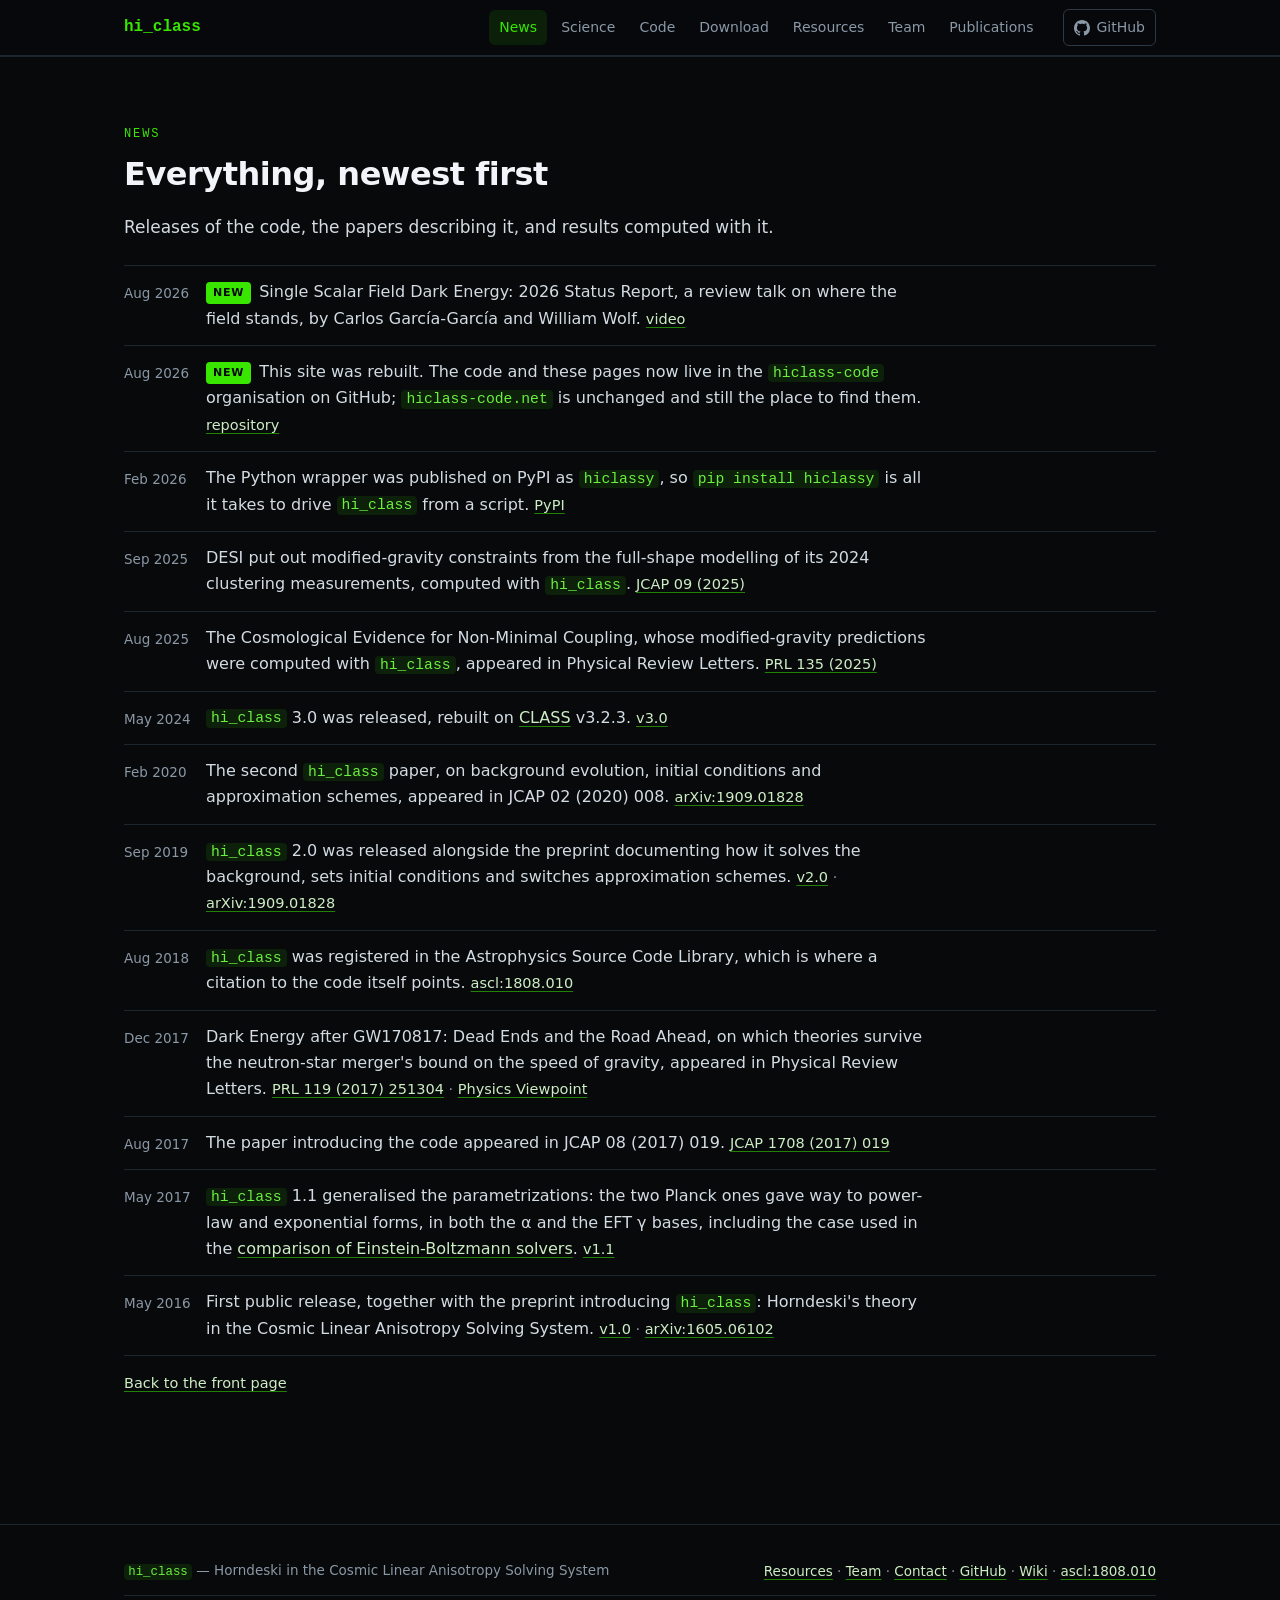
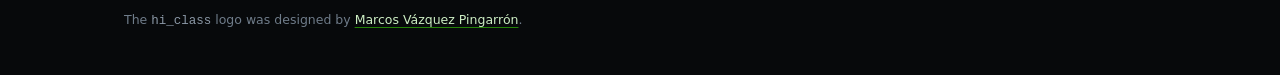
==== docs/news.html @ 5d2197c0 "Ring the two main developers in the team list Emilio and Miguel maintain the code; the other seven n" ====
<!DOCTYPE html>
<html lang="en">
<head>
<meta charset="utf-8">
<meta name="viewport" content="width=device-width, initial-scale=1">
<title>News — hi_class</title>
<meta name="description" content="The full hi_class news archive: releases, papers and results computed with the code, newest first.">
<link rel="canonical" href="https://hiclass-code.net/news.html">
<meta name="theme-color" content="#07090b">

<meta property="og:type" content="website">
<meta property="og:title" content="News — hi_class">
<meta property="og:description" content="Releases, papers and results computed with hi_class, newest first.">
<meta property="og:url" content="https://hiclass-code.net/news.html">
<meta property="og:image" content="https://hiclass-code.net/imgs/hi_class.gif">
<meta name="twitter:card" content="summary_large_image">

<link rel="icon" type="image/png" href="imgs/hi_class_icon_64x64.png">
<link rel="stylesheet" href="styles.css?v=10">
</head>

<body>
<a class="skip-link" href="#main">Skip to content</a>

<nav class="nav">
  <div class="wrap nav-inner">
    <a class="brand" href="index.html">hi_class</a>
    <div class="nav-links">
      <a href="news.html" class="is-active">News</a>
      <a href="index.html#science">Science</a>
      <a href="index.html#code">Code</a>
      <a href="index.html#download">Download</a>
      <a href="index.html#resources" class="nav-secondary">Resources</a>
      <a href="index.html#team" class="nav-secondary">Team</a>
      <a href="index.html#pubs"><span class="nav-long">Publications</span><span class="nav-short">Papers</span></a>
    </div>
    <a class="nav-gh" href="https://github.com/hiclass-code/hi_class_public" target="_blank" rel="noopener">
      <svg viewBox="0 0 16 16" aria-hidden="true"><path d="M8 0C3.58 0 0 3.58 0 8c0 3.54 2.29 6.53 5.47 7.59.4.07.55-.17.55-.38 0-.19-.01-.82-.01-1.49-2.01.37-2.53-.49-2.69-.94-.09-.23-.48-.94-.82-1.13-.28-.15-.68-.52-.01-.53.63-.01 1.08.58 1.23.82.72 1.21 1.87.87 2.33.66.07-.52.28-.87.51-1.07-1.78-.2-3.64-.89-3.64-3.95 0-.87.31-1.59.82-2.15-.08-.2-.36-1.02.08-2.12 0 0 .67-.21 2.2.82.64-.18 1.32-.27 2-.27s1.36.09 2 .27c1.53-1.04 2.2-.82 2.2-.82.44 1.1.16 1.92.08 2.12.51.56.82 1.27.82 2.15 0 3.07-1.87 3.75-3.65 3.95.29.25.54.73.54 1.48 0 1.07-.01 1.93-.01 2.2 0 .21.15.46.55.38A8.01 8.01 0 0016 8c0-4.42-3.58-8-8-8z"/></svg>
      GitHub
    </a>
  </div>
</nav>

<main id="main">

<!-- ==================== The archive ====================
     The full list, newest first, and the source of truth for it: index.html
     carries a copy of the newest few items and links here for the rest. When
     something happens it is added HERE first, then the top of this list is
     mirrored into the #news block of the home page. Two hand-kept lists is the
     price of a site with no build step -- the Jekyll sites (miguelzuma.github.io,
     the GLoW ERC site) share a single _data/news.yml and an include instead.

     The "New" flag is not written into the markup: news.js adds it in the
     browser to any item whose <time datetime> is inside the freshness window,
     so a stale item cannot be left blinking by a forgotten edit. -->
<section class="band" id="news">
  <div class="wrap">
    <p class="eyebrow">News</p>
    <h1>Everything, newest first</h1>
    <div class="prose">
      <p class="lede">Releases of the code, the papers describing it, and results computed with it.</p>
    </div>

    <ul class="news">
      <li>
        <time class="news-date" datetime="2026-08">Aug 2026</time>
        <p class="news-body">Single Scalar Field Dark Energy: 2026 Status Report, a review talk on
          where the field stands, by Carlos Garc&iacute;a-Garc&iacute;a and William Wolf.
          <span class="news-links">
            <a href="https://www.youtube.com/watch?v=RbXqghcRv0U" target="_blank" rel="noopener">video</a>
          </span>
        </p>
      </li>
      <li>
        <time class="news-date" datetime="2026-08">Aug 2026</time>
        <p class="news-body">This site was rebuilt. The code and these pages now live in the
          <code>hiclass-code</code> organisation on GitHub; <code>hiclass-code.net</code> is unchanged
          and still the place to find them.
          <span class="news-links">
            <a href="https://github.com/hiclass-code/hi_class_public" target="_blank" rel="noopener">repository</a>
          </span>
        </p>
      </li>
      <li>
        <time class="news-date" datetime="2026-02">Feb 2026</time>
        <p class="news-body">The Python wrapper was published on PyPI as <code>hiclassy</code>, so
          <code>pip install hiclassy</code> is all it takes to drive <code>hi_class</code> from a script.
          <span class="news-links">
            <a href="https://pypi.org/project/hiclassy/" target="_blank" rel="noopener">PyPI</a>
          </span>
        </p>
      </li>
      <li>
        <time class="news-date" datetime="2025-09">Sep 2025</time>
        <p class="news-body">DESI put out modified-gravity constraints from the full-shape modelling
          of its 2024 clustering measurements, computed with <code>hi_class</code>.
          <span class="news-links">
            <a href="https://inspirehep.net/literature/2850039" target="_blank" rel="noopener">JCAP 09 (2025)</a>
          </span>
        </p>
      </li>
      <li>
        <time class="news-date" datetime="2025-08">Aug 2025</time>
        <p class="news-body">The Cosmological Evidence for Non-Minimal Coupling, whose modified-gravity
          predictions were computed with <code>hi_class</code>, appeared in Physical Review Letters.
          <span class="news-links">
            <a href="https://inspirehep.net/literature/2910498" target="_blank" rel="noopener">PRL 135 (2025)</a>
          </span>
        </p>
      </li>
      <li>
        <time class="news-date" datetime="2024-05">May 2024</time>
        <p class="news-body"><code>hi_class</code> 3.0 was released, rebuilt on
          <a href="http://class-code.net/" target="_blank" rel="noopener">CLASS</a> v3.2.3.
          <span class="news-links">
            <a href="https://github.com/hiclass-code/hi_class_public/releases/tag/v3.0" target="_blank" rel="noopener">v3.0</a>
          </span>
        </p>
      </li>
      <li>
        <time class="news-date" datetime="2020-02">Feb 2020</time>
        <p class="news-body">The second <code>hi_class</code> paper, on background evolution, initial
          conditions and approximation schemes, appeared in JCAP 02 (2020) 008.
          <span class="news-links">
            <a href="https://arxiv.org/abs/1909.01828" target="_blank" rel="noopener">arXiv:1909.01828</a>
          </span>
        </p>
      </li>
      <li>
        <time class="news-date" datetime="2019-09">Sep 2019</time>
        <p class="news-body"><code>hi_class</code> 2.0 was released alongside the preprint documenting
          how it solves the background, sets initial conditions and switches approximation schemes.
          <span class="news-links">
            <a href="https://github.com/hiclass-code/hi_class_public/releases/tag/v2.0" target="_blank" rel="noopener">v2.0</a> &middot;
            <a href="https://arxiv.org/abs/1909.01828" target="_blank" rel="noopener">arXiv:1909.01828</a>
          </span>
        </p>
      </li>
      <li>
        <time class="news-date" datetime="2018-08">Aug 2018</time>
        <p class="news-body"><code>hi_class</code> was registered in the Astrophysics Source Code
          Library, which is where a citation to the code itself points.
          <span class="news-links">
            <a href="https://ascl.net/1808.010" target="_blank" rel="noopener">ascl:1808.010</a>
          </span>
        </p>
      </li>
      <li>
        <time class="news-date" datetime="2017-12">Dec 2017</time>
        <p class="news-body">Dark Energy after GW170817: Dead Ends and the Road Ahead, on which theories
          survive the neutron-star merger's bound on the speed of gravity, appeared in Physical Review Letters.
          <span class="news-links">
            <a href="https://inspirehep.net/literature/1630865" target="_blank" rel="noopener">PRL 119 (2017) 251304</a> &middot;
            <a href="https://link.aps.org/doi/10.1103/Physics.10.134" target="_blank" rel="noopener">Physics Viewpoint</a>
          </span>
        </p>
      </li>
      <li>
        <time class="news-date" datetime="2017-08">Aug 2017</time>
        <p class="news-body">The paper introducing the code appeared in JCAP 08 (2017) 019.
          <span class="news-links">
            <a href="https://inspirehep.net/literature/1462237" target="_blank" rel="noopener">JCAP 1708 (2017) 019</a>
          </span>
        </p>
      </li>
      <li>
        <time class="news-date" datetime="2017-05">May 2017</time>
        <p class="news-body"><code>hi_class</code> 1.1 generalised the parametrizations: the two Planck
          ones gave way to power-law and exponential forms, in both the &alpha; and the EFT &gamma;
          bases, including the case used in the
          <a href="https://inspirehep.net/literature/1625713" target="_blank" rel="noopener">comparison of
          Einstein-Boltzmann solvers</a>.
          <span class="news-links">
            <a href="https://github.com/hiclass-code/hi_class_public/releases/tag/v1.1" target="_blank" rel="noopener">v1.1</a>
          </span>
        </p>
      </li>
      <li>
        <time class="news-date" datetime="2016-05">May 2016</time>
        <p class="news-body">First public release, together with the preprint introducing
          <code>hi_class</code>: Horndeski's theory in the Cosmic Linear Anisotropy Solving System.
          <span class="news-links">
            <a href="https://github.com/hiclass-code/hi_class_public/releases/tag/v1.0" target="_blank" rel="noopener">v1.0</a> &middot;
            <a href="https://arxiv.org/abs/1605.06102" target="_blank" rel="noopener">arXiv:1605.06102</a>
          </span>
        </p>
      </li>
    </ul>

    <p class="news-more"><a href="index.html">Back to the front page</a></p>
  </div>
</section>

</main>

<footer class="footer">
  <div class="wrap footer-inner">
    <p><code>hi_class</code> — Horndeski in the Cosmic Linear Anisotropy Solving System</p>
    <p>
      <a href="index.html#resources">Resources</a> ·
      <a href="index.html#team">Team</a> ·
      <a href="index.html#contact">Contact</a> ·
      <a href="https://github.com/hiclass-code/hi_class_public" target="_blank" rel="noopener">GitHub</a> ·
      <a href="https://github.com/hiclass-code/hi_class_public/wiki" target="_blank" rel="noopener">Wiki</a> ·
      <a href="https://ascl.net/1808.010" target="_blank" rel="noopener">ascl:1808.010</a>
    </p>
    <p class="footer-credit">The <code>hi_class</code> logo was designed by <a href="https://marcosvazquez.me/" target="_blank" rel="noopener">Marcos V&aacute;zquez Pingarr&oacute;n</a>.</p>
  </div>
</footer>

<script defer src="news.js"></script>

<!-- Analytics: GoatCounter (https://www.goatcounter.com). Cookieless, stores no
     personal data and sets nothing on the visitor's device, so no consent banner
     is required. Stats live at https://hiclass.goatcounter.com/.
     Do Not Track is honoured before the script is even fetched, so a reader who
     asks not to be counted causes no request at all rather than one that is
     discarded at the far end. -->
<script>
(function () {
	'use strict';
	var dnt = navigator.doNotTrack || window.doNotTrack || navigator.msDoNotTrack;
	if (dnt === '1' || dnt === 'yes') { return; }

	// count.js prefers a data-goatcounter attribute and falls back to this global.
	window.goatcounter = { endpoint: 'https://hiclass.goatcounter.com/count' };

	var s = document.createElement('script');
	s.async = true;
	s.src = 'https://gc.zgo.at/count.js';
	document.head.appendChild(s);
})();
</script>

</body>
</html>
---- docs/styles.css ----
/* ==========================================================================
   hi_class — https://miguelzuma.github.io/hi_class_public/
   Self-contained stylesheet. No build step, no external dependencies.
   ========================================================================== */

:root {
	color-scheme: dark;

	/* Surfaces */
	--bg:            #07090b;
	--bg-soft:       #0b0f13;
	--surface:       #10161b;
	--surface-hi:    #151d24;
	--border:        #1d262e;
	--border-hi:     #2c3843;

	/* Ink */
	--text:          #d3dbe3;
	--text-dim:      #8b98a6;
	--heading:       #f1f5f9;

	/* Brand — the hi_class green, carried over from the original site */
	--accent:        #39e600;
	--accent-soft:   #6cf03f;
	--accent-deep:   #1f8a00;
	--accent-wash:   rgba(57, 230, 0, 0.10);
	--accent-line:   rgba(57, 230, 0, 0.32);
	/* Links carry a desaturated green: same family as the accent, but far
	   enough from it in saturation that a link never reads as a highlight. */
	--link:          #cdeec4;
	--link-line:     rgba(57, 230, 0, 0.55);

	/* Type */
	--sans: system-ui, -apple-system, "Segoe UI", Roboto, "Helvetica Neue", Arial, sans-serif;
	--mono: ui-monospace, SFMono-Regular, "SF Mono", Menlo, Consolas, "Liberation Mono", monospace;

	/* Metrics */
	--wrap:  1080px;
	--prose: 730px;
	--nav-h: 56px;
	--radius: 10px;
}

/* ---- Reset / base ------------------------------------------------------ */

*, *::before, *::after { box-sizing: border-box; }

html {
	-webkit-text-size-adjust: 100%;
	scroll-behavior: smooth;
	scroll-padding-top: calc(var(--nav-h) + 16px);
}

body {
	margin: 0;
	background: var(--bg);
	color: var(--text);
	font-family: var(--sans);
	font-size: 16px;
	line-height: 1.65;
	overflow-wrap: break-word;
	-webkit-font-smoothing: antialiased;
}

img, svg, video { max-width: 100%; height: auto; }

/* Visible to screen readers only: for meaning that is otherwise carried by
   colour or shape alone (the main-developer ring in the team list). */
.sr-only {
	position: absolute;
	width: 1px;
	height: 1px;
	margin: -1px;
	padding: 0;
	overflow: hidden;
	clip-path: inset(50%);
	white-space: nowrap;
	border: 0;
}

/* Green is the highlight colour, so it is not also the link colour: links are
   marked by an underline instead. That keeps the accent meaningful where it is
   used deliberately (counts, code, labels), and gives links an affordance that
   survives on touch screens and for readers who cannot separate the hues.
   Navigation, buttons and title links opt out below - their container already
   says they are clickable. */
a {
	color: var(--link);
	text-decoration: underline;
	text-decoration-color: var(--link-line);
	text-decoration-thickness: 1px;
	text-underline-offset: 3px;
}
a:hover {
	color: var(--accent);
	text-decoration-color: currentColor;
}

/* Links that are their own affordance: a button, a nav item, a card, or a
   title standing alone on its line. These stay undecorated and reveal the
   accent on hover, the pattern the reference and publication lists use. */
.brand,
.nav-links a,
.nav-gh,
.btn,
a.badge,
a.res,
a.skip-link,
.member a,
.refs a.ref-title,
a.pub-title {
	text-decoration: none;
}

:focus-visible {
	outline: 2px solid var(--accent);
	outline-offset: 3px;
	border-radius: 3px;
}

code, .mono { font-family: var(--mono); }

code {
	font-size: 0.92em;
	color: var(--accent-soft);
	background: var(--accent-wash);
	padding: 0.08em 0.34em;
	border-radius: 4px;
	white-space: nowrap;
}

h1, h2, h3, h4 {
	color: var(--heading);
	line-height: 1.2;
	letter-spacing: -0.015em;
	margin: 0;
	text-wrap: balance;
}

p { margin: 0 0 1.05em; }
p:last-child { margin-bottom: 0; }

.skip-link {
	position: absolute;
	left: -9999px;
	top: 0;
	background: var(--accent);
	color: #06210a;
	padding: 0.6em 1em;
	font-weight: 600;
	z-index: 100;
}
.skip-link:focus { left: 0; }

/* ---- Layout ------------------------------------------------------------ */

.wrap {
	width: 100%;
	max-width: var(--wrap);
	margin: 0 auto;
	padding: 0 24px;
}

.prose { max-width: var(--prose); }

section[id],
h3[id] { scroll-margin-top: calc(var(--nav-h) + 16px); }

.band {
	padding: 68px 0;
	border-top: 1px solid var(--border);
}

.band--soft { background: var(--bg-soft); }

.eyebrow {
	font-family: var(--mono);
	font-size: 12px;
	letter-spacing: 0.16em;
	text-transform: uppercase;
	color: var(--accent);
	margin: 0 0 10px;
}

/* The h1 belongs to the hero on the front page, but a subpage (news.html) has
   no hero and its title is the section heading -- so both carry the same size
   here, and .hero h1 overrides it further down. */
.band > .wrap > h2,
.band h1,
.band h2 {
	font-size: clamp(24px, 3.4vw, 32px);
	margin: 0 0 20px;
}

.lede {
	font-size: 17px;
	color: var(--text);
}

/* ---- Navigation -------------------------------------------------------- */

.nav {
	position: sticky;
	top: 0;
	z-index: 50;
	height: var(--nav-h);
	background: rgba(7, 9, 11, 0.82);
	backdrop-filter: blur(10px);
	-webkit-backdrop-filter: blur(10px);
	border-bottom: 1px solid var(--border);
}

.nav-inner {
	height: 100%;
	display: flex;
	align-items: center;
	gap: 20px;
}

.brand {
	font-family: var(--mono);
	font-size: 16px;
	font-weight: 700;
	color: var(--accent);
	white-space: nowrap;
	flex: none;
}
.brand:hover { text-decoration: none; color: var(--accent-soft); }

.nav-links {
	display: flex;
	align-items: center;
	gap: 4px;
	margin-left: auto;
	overflow-x: auto;
	scrollbar-width: none;
	-ms-overflow-style: none;
}
.nav-links::-webkit-scrollbar { display: none; }

.nav-links a {
	color: var(--text-dim);
	font-size: 14px;
	padding: 6px 10px;
	border-radius: 6px;
	white-space: nowrap;
	transition: color 0.15s, background 0.15s;
}

.nav-links a:hover {
	color: var(--heading);
	background: var(--surface-hi);
	text-decoration: none;
}

.nav-links a.is-active {
	color: var(--accent);
	background: var(--accent-wash);
}

/* "Publications" on wide screens, "Papers" once space is tight */
.nav-short { display: none; }

.nav-gh {
	flex: none;
	display: inline-flex;
	align-items: center;
	gap: 6px;
	color: var(--text-dim);
	font-size: 14px;
	padding: 6px 10px;
	border: 1px solid var(--border-hi);
	border-radius: 6px;
	white-space: nowrap;
}
.nav-gh:hover { color: var(--heading); border-color: var(--accent-line); text-decoration: none; }
.nav-gh svg { width: 16px; height: 16px; fill: currentColor; }

/* ---- Hero -------------------------------------------------------------- */

.hero {
	position: relative;
	text-align: center;
	padding: 56px 0 64px;
	overflow: hidden;
}

/* Soft green bloom behind the logo, echoing the original glow */
.hero::before {
	content: "";
	position: absolute;
	top: -10%;
	left: 50%;
	width: min(780px, 120%);
	aspect-ratio: 1;
	transform: translateX(-50%);
	background: radial-gradient(circle, var(--accent-wash) 0%, transparent 62%);
	pointer-events: none;
	z-index: 0;
}

/* position only, no z-index: a stacking context here would isolate the logo's
   mix-blend-mode from the glow painted by .hero::before. Tree order already
   paints this after the pseudo-element. */
.hero > .wrap { position: relative; }

/* The rain. Painted by logo/rain.js over the whole hero, behind everything in
   .wrap; .hero's overflow:hidden clips it. It stays invisible until the script
   has a first frame up, so a failed build shows nothing rather than a flash of
   empty box. The script clears the rain behind the wordmark and washes it out
   over the lower hero, so the heading and buttons keep their contrast. */
.hero-rain {
	position: absolute;
	inset: 0;
	display: block;
	width: 100%;
	height: 100%;
	z-index: 0;
	pointer-events: none;
	opacity: 0;
	transition: opacity 0.7s ease;
}

.hero-rain.is-live { opacity: 1; }

/* The wordmark, lifted from the original logo (frame 2, where the caret is
   hidden) and alpha-keyed, so it needs no blend mode and can sit over moving
   rain. The caret is a real element again, as it was a GIF frame before. */
.hero-mark {
	position: relative;
	display: block;
	width: min(360px, 78vw);
	margin: 0 auto 26px;
}

.hero-wordmark {
	display: block;
	width: 100%;
	height: auto;
	filter: drop-shadow(0 0 9px rgba(57, 230, 0, 0.42));
}

/* Percentages, not pixels: the caret's slot was measured in the source artwork
   (x 92.54-98.38%, y 5.84-94.16%) so it tracks the wordmark at any width. */
.hero-caret {
	position: absolute;
	left: 92.54%;
	top: 5.84%;
	width: 5.84%;
	height: 88.32%;
	background: #00cc33;
	box-shadow: 0 0 12px rgba(57, 230, 0, 0.7);
	animation: caret-blink 1.6s steps(1) infinite;
}

/* 0.8s on, 0.8s off - the cadence of the two GIF frames it replaces. */
@keyframes caret-blink {
	0%, 50%       { opacity: 1; }
	50.01%, 100%  { opacity: 0; }
}

.hero-logo {
	display: block;
	width: min(360px, 78vw);
	margin: 0 auto 26px;
	/* The logo is green-on-black; screen blending drops its black field so it
	   sits in the hero glow instead of on a visible dark square. */
	mix-blend-mode: screen;
}

.hero h1 {
	font-family: var(--mono);
	font-size: clamp(20px, 3.2vw, 29px);
	font-weight: 700;
	color: var(--accent);
	letter-spacing: -0.01em;
	margin: 0 auto 14px;
	max-width: 30ch;
}

.hero-tagline {
	font-size: clamp(15px, 2vw, 18px);
	color: var(--text-dim);
	max-width: 46ch;
	margin: 0 auto 30px;
}

.hero-actions {
	display: flex;
	flex-wrap: wrap;
	justify-content: center;
	gap: 12px;
	margin-bottom: 26px;
}

.btn {
	display: inline-flex;
	align-items: center;
	gap: 8px;
	padding: 11px 20px;
	border-radius: 8px;
	font-size: 15px;
	font-weight: 600;
	border: 1px solid var(--border-hi);
	color: var(--heading);
	transition: border-color 0.15s, background 0.15s, transform 0.15s;
}
.btn:hover { text-decoration: none; border-color: var(--accent-line); background: var(--surface-hi); }
.btn svg { width: 17px; height: 17px; fill: currentColor; flex: none; }

.btn--primary {
	background: var(--accent);
	border-color: var(--accent);
	color: #062600;
}
.btn--primary:hover {
	background: var(--accent-soft);
	border-color: var(--accent-soft);
	color: #062600;
}

.badges {
	display: flex;
	flex-wrap: wrap;
	justify-content: center;
	align-items: center;
	gap: 8px 10px;
	font-family: var(--mono);
	font-size: 12px;
	color: var(--text-dim);
}

.badge {
	border: 1px solid var(--border);
	border-radius: 999px;
	padding: 3px 11px;
	background: var(--surface);
}
a.badge:hover { border-color: var(--accent-line); color: var(--accent); text-decoration: none; }

/* Paper count in the hero: the one badge that carries a number */
.badge--count {
	border-color: var(--accent-line);
	color: var(--text);
	background: var(--accent-wash);
}
.badge--count b { color: var(--accent); font-weight: 700; }

/* Headline count above the publication list */
.pub-headline {
	display: flex;
	align-items: baseline;
	gap: 12px;
	margin: 0 0 14px;
	flex-wrap: wrap;
}

.pub-headline b {
	font-family: var(--mono);
	font-size: clamp(38px, 6vw, 54px);
	font-weight: 700;
	color: var(--accent);
	line-height: 1;
}

.pub-headline span {
	font-size: 17px;
	color: var(--text-dim);
}

/* ---- Cards ------------------------------------------------------------- */

.cards {
	display: grid;
	grid-template-columns: repeat(auto-fit, minmax(228px, 1fr));
	gap: 16px;
	margin-top: 28px;
}

.card {
	background: var(--surface);
	border: 1px solid var(--border);
	border-radius: var(--radius);
	padding: 20px;
}

.card h3 {
	font-size: 15px;
	margin: 0 0 7px;
	color: var(--heading);
}

.card p {
	font-size: 14px;
	color: var(--text-dim);
	margin: 0;
	line-height: 1.55;
}

.card--link { transition: border-color 0.15s, background 0.15s; display: block; }
.card--link:hover { border-color: var(--accent-line); background: var(--surface-hi); text-decoration: none; }
.card--link:hover h3 { color: var(--accent); }

/* Statement of the key numeric result */
.stat {
	font-family: var(--mono);
	font-size: 26px;
	font-weight: 700;
	color: var(--accent);
	display: block;
	line-height: 1.1;
	margin-bottom: 4px;
}

/* ---- Feature block: prose beside a config snippet ---------------------- */

.feature {
	display: grid;
	grid-template-columns: minmax(0, 1.05fr) minmax(0, 1fr);
	gap: 28px;
	align-items: start;
	margin-top: 44px;
	padding-top: 34px;
	border-top: 1px solid var(--border);
}

.feature-body p {
	font-size: 15.5px;
	color: var(--text);
}

/* Full-width variant: prose above, snippet below, for longer listings */
.feature--stack { grid-template-columns: 1fr; }
.feature--stack .feature-body { max-width: var(--prose); }

.feature-title {
	font-size: clamp(19px, 2.4vw, 23px);
	margin: 0 0 14px;
}

.feature-body em { color: var(--heading); font-style: italic; }

/* The two input styles sit in their own boxes: they are alternatives, not a
   sequence, and one box with a comment between them read as a single file. */
.snippet-pair {
	display: grid;
	grid-template-columns: repeat(2, minmax(0, 1fr));
	gap: 18px;
	align-content: start;
	min-width: 0;
	margin-top: 28px;
}

.snippet-item { min-width: 0; }

.snippet-label {
	font-family: var(--mono);
	font-size: 11.5px;
	letter-spacing: 0.14em;
	text-transform: uppercase;
	color: var(--text-dim);
	margin: 0 0 8px;
}

/* ---- Interoperability list ----------------------------------------------
   Each entry states how well it is supported, because "can be made to work"
   and "we support this" are different promises. */
.interop {
	list-style: none;
	margin: 18px 0 0;
	padding: 0;
	max-width: var(--prose);
}

.interop li {
	padding: 14px 0;
	border-top: 1px solid var(--border);
}

.interop-name {
	font-weight: 600;
	color: var(--heading);
	margin-right: 10px;
}

.interop-note {
	display: block;
	color: var(--text-dim);
	font-size: 14.5px;
	margin-top: 5px;
}

.tag {
	font-family: var(--mono);
	font-size: 11px;
	letter-spacing: 0.08em;
	text-transform: uppercase;
	padding: 2px 8px;
	border-radius: 999px;
	border: 1px solid var(--border-hi);
	color: var(--text-dim);
	white-space: nowrap;
}

.tag--yes { color: var(--accent); border-color: var(--accent-line); background: var(--accent-wash); }
.tag--pub { color: var(--link); border-color: var(--link-line); }

/* ---- Master diagram: the two routes to a prediction ---------------------- */

.diagram { margin: 44px 0 0; }

/* Below ~640px the labels would be unreadable if scaled down, so the diagram
   scrolls sideways inside its own box rather than shrinking the whole page. */
.diagram-scroll { overflow-x: auto; }

.dgm {
	display: block;
	width: 100%;
	min-width: 640px;
	height: auto;
}

.dgm-box {
	fill: var(--surface);
	stroke: var(--border-hi);
	stroke-width: 1;
}

.dgm-stage text {
	font-family: var(--mono);
	font-size: 12px;
	letter-spacing: 0.14em;
	text-transform: uppercase;
	fill: var(--accent);
}

.dgm-math text { font-size: 17px; fill: var(--heading); }
.dgm-sym { font-style: italic; font-family: Georgia, "Times New Roman", serif; }

.dgm-note { font-size: 12.5px; fill: var(--text-dim); font-family: var(--sans); }
.dgm-note text { font-size: 12.5px; fill: var(--text-dim); }

.dgm-flow line { stroke: var(--text-dim); stroke-width: 1.5; }
.dgm-head { fill: var(--text-dim); }

/* The two approaches are told apart by line style as well as colour, the same
   rule the links follow: never let hue be the only signal. */
.dgm-path text { font-family: var(--mono); font-size: 12.5px; }
.dgm-path--cov line { stroke: var(--accent); stroke-width: 2; }
.dgm-path--cov text { fill: var(--accent); }
.dgm-head-cov { fill: var(--accent); }

.dgm-path--eft line { stroke: var(--link); stroke-width: 2; stroke-dasharray: 7 5; }
.dgm-path--eft text { fill: var(--link); }
.dgm-head-eft { fill: var(--link); }

/* Config snippet — real hi_class.ini syntax, so it must never wrap silently */
.snippet {
	margin: 0;
	background: #05070a;
	border: 1px solid var(--border-hi);
	border-left: 2px solid var(--accent-line);
	border-radius: var(--radius);
	padding: 18px 20px;
	overflow-x: auto;
	font-family: var(--mono);
	font-size: 13px;
	line-height: 1.65;
	color: var(--text);
	tab-size: 2;
}

.snippet code {
	background: none;
	padding: 0;
	border-radius: 0;
	color: inherit;
	font-size: inherit;
	white-space: pre;
}

.snippet .c { color: #6b7a88; }              /* comments */
.snippet .k { color: var(--accent); }        /* parameter names */

@media (max-width: 820px) {
	.feature { grid-template-columns: 1fr; gap: 22px; }
}

@media (max-width: 620px) {
	.snippet-pair { grid-template-columns: 1fr; }
}

/* Shrink the snippet just enough that the longest config line fits a phone
   without sideways scrolling. It still scrolls if a longer line is ever added. */
@media (max-width: 480px) {
	.snippet { font-size: 11.5px; padding: 15px 16px; }
}

@media (max-width: 380px) {
	.snippet { font-size: 11px; padding: 14px 12px; }
}

/* ---- Figures ----------------------------------------------------------- */

figure {
	margin: 30px 0 0;
	max-width: 100%;
}

figure img {
	display: block;
	margin: 0 auto;
	border-radius: var(--radius);
}

figcaption {
	margin-top: 12px;
	font-size: 13.5px;
	line-height: 1.5;
	color: var(--text-dim);
	max-width: var(--prose);
}

/* ---- Reference lists (papers to cite, key results) ---------------------- */

.refs {
	list-style: none;
	margin: 22px 0 0;
	padding: 0;
	display: grid;
	gap: 14px;
	max-width: var(--prose);
}

.refs li {
	border-left: 2px solid var(--border-hi);
	padding-left: 16px;
}

/* The two method papers are not just references, they are the ones to cite when
   you use the code — the "How to cite" block below points back here. So they get
   the accent on the rule and a wash behind them, while the results lists keep the
   neutral rule: the difference in weight is the difference in what they are for. */
.refs--cite li {
	border-left-color: var(--accent);
	border-left-width: 3px;
	background: var(--accent-wash);
	padding: 10px 14px 10px 15px;
	border-radius: 0 var(--radius) var(--radius) 0;
}

.refs .ref-title {
	display: block;
	color: var(--heading);
	font-weight: 600;
	font-size: 15px;
	line-height: 1.4;
}
.refs a.ref-title:hover { color: var(--accent); text-decoration: none; }

.refs .ref-meta {
	display: block;
	font-size: 13.5px;
	color: var(--text-dim);
	margin-top: 3px;
}

.refs .ref-meta .mono { color: var(--accent); }

/* ---- Qualities: the three claims of "The Code", each argued in prose ---- */

.qualities {
	margin: 30px 0 0;
	padding: 0;
	display: grid;
	gap: 22px;
	max-width: 760px;
}

.qualities > div {
	border-left: 2px solid var(--border-hi);
	padding-left: 18px;
	transition: border-left-color 0.15s;
}

.qualities > div:hover { border-left-color: var(--accent-line); }

.qualities dt {
	font-family: var(--mono);
	font-size: 12px;
	letter-spacing: 0.16em;
	text-transform: uppercase;
	color: var(--accent);
	margin-bottom: 7px;
}

.qualities dd {
	margin: 0;
	font-size: 15.5px;
	color: var(--text);
	line-height: 1.62;
}

/* Figures for the measured numbers, so they read at a glance in running text */
.num {
	font-family: var(--mono);
	font-weight: 700;
	color: var(--accent);
	white-space: nowrap;
}

/* ---- Resources --------------------------------------------------------- */

.res-grid {
	display: grid;
	grid-template-columns: repeat(auto-fit, minmax(260px, 1fr));
	gap: 14px;
	margin-top: 26px;
}

.res {
	display: block;
	background: var(--surface);
	border: 1px solid var(--border);
	border-radius: var(--radius);
	padding: 17px 19px;
	transition: border-color 0.15s, background 0.15s;
}
.res:hover { border-color: var(--accent-line); background: var(--surface-hi); text-decoration: none; }

.res-name {
	display: block;
	color: var(--heading);
	font-weight: 600;
	font-size: 15px;
	margin-bottom: 4px;
}
.res:hover .res-name { color: var(--accent); }

.res-desc {
	display: block;
	font-size: 13.5px;
	color: var(--text-dim);
	line-height: 1.5;
}

.res-desc a { color: var(--link); }

/* ---- Team -------------------------------------------------------------- */

.team {
	display: grid;
	/* Capped width so the current team lands as a balanced 4 x 2 rather than 6 + 2 */
	grid-template-columns: repeat(auto-fit, minmax(150px, 1fr));
	max-width: 700px;
	gap: 26px 18px;
	margin-top: 28px;
	list-style: none;
	padding: 0;
}

.member { text-align: center; }

.member img {
	width: 92px;
	height: 92px;
	object-fit: cover;
	border-radius: 50%;
	border: 1px solid var(--border-hi);
	background: var(--surface);
	margin: 0 auto 10px;
	display: block;
	filter: grayscale(0.25);
	transition: filter 0.2s, border-color 0.2s;
}

.member a { display: block; color: var(--heading); font-size: 14.5px; font-weight: 600; }
.member a:hover { color: var(--accent); text-decoration: none; }
.member a:hover img { filter: grayscale(0); border-color: var(--accent-line); }

/* The two main developers wear the brand green as a ring. The border sits
   inside the 92px box (box-sizing: border-box), so the portraits stay on the
   same grid as the rest; the wash is a box-shadow, which follows the circle.
   Colour is never the only carrier: the key below the list says what the ring
   means, and each link repeats it for screen readers. */
.member--lead img {
	border: 2px solid var(--accent);
	box-shadow: 0 0 0 3px var(--accent-wash);
	filter: grayscale(0);
}

/* Keep the ring at full strength on hover, where .member a:hover img would
   otherwise fade the border to --accent-line. */
.member--lead a:hover img { border-color: var(--accent); }

.team-note {
	margin: 24px 0 0;
	color: var(--text-dim);
	font-size: 14px;
}

/* A miniature of the ring, so the key shows what it describes. */
.lead-key {
	display: inline-block;
	width: 10px;
	height: 10px;
	border: 2px solid var(--accent);
	border-radius: 50%;
	box-shadow: 0 0 0 2px var(--accent-wash);
	margin-right: 10px;
	vertical-align: 1px;
}

/* ---- Contact ----------------------------------------------------------- */

.contact-mail {
	font-family: var(--mono);
	font-size: 14.5px;
	color: var(--accent);
	background: var(--surface);
	border: 1px solid var(--border);
	border-radius: 6px;
	padding: 3px 9px;
	display: inline;
	/* No nowrap: the address stays on one line wherever it fits, and wraps at its
	   spaces on narrow phones instead of pushing the page sideways. */
	overflow-wrap: break-word;
}

/* ---- Publications ------------------------------------------------------ */

.pub-toolbar {
	display: flex;
	flex-wrap: wrap;
	align-items: center;
	gap: 12px;
	margin: 24px 0 8px;
}

.pub-search {
	flex: 1 1 300px;
	position: relative;
	display: flex;
	align-items: center;
}

.pub-search svg {
	position: absolute;
	left: 13px;
	width: 15px;
	height: 15px;
	fill: var(--text-dim);
	pointer-events: none;
}

#pub-filter {
	width: 100%;
	font: inherit;
	font-size: 15px;
	color: var(--text);
	background: var(--surface);
	border: 1px solid var(--border-hi);
	border-radius: 8px;
	padding: 10px 14px 10px 36px;
}
#pub-filter::placeholder { color: var(--text-dim); }
#pub-filter:focus {
	outline: none;
	border-color: var(--accent-line);
	box-shadow: 0 0 0 3px var(--accent-wash);
}

.pub-count {
	font-family: var(--mono);
	font-size: 13px;
	color: var(--text-dim);
	flex: none;
}
.pub-count b { color: var(--accent); font-weight: 700; }

.pub-year { margin-top: 34px; }

.pub-year-head {
	font-family: var(--mono);
	font-size: 15px;
	color: var(--accent);
	padding-bottom: 8px;
	margin-bottom: 4px;
	border-bottom: 1px solid var(--border);
	display: flex;
	align-items: baseline;
	gap: 10px;
}

.pub-year-count {
	font-size: 12px;
	color: var(--text-dim);
	font-weight: 400;
}

.pub-list {
	list-style: none;
	margin: 0;
	padding: 0;
}

.pub {
	padding: 13px 0 13px 15px;
	border-left: 2px solid transparent;
	border-bottom: 1px solid var(--border);
	transition: border-left-color 0.15s, background 0.15s;
}
.pub:last-child { border-bottom: none; }
.pub:hover { border-left-color: var(--accent); background: var(--surface); }

.pub-title {
	color: var(--heading);
	font-weight: 600;
	font-size: 15px;
	line-height: 1.42;
	display: block;
}
.pub-title:hover { color: var(--accent); text-decoration: none; }

.pub-meta {
	margin: 4px 0 0;
	font-size: 13.5px;
	color: var(--text-dim);
	line-height: 1.5;
}

.pub-authors { margin-right: 10px; }

.pub-ref,
.pub-extra {
	font-family: var(--mono);
	font-size: 12.5px;
	white-space: nowrap;
}

.pub-ref { color: var(--accent-deep); }
.pub:hover .pub-ref { color: var(--accent); }

.pub-extra { margin-left: 8px; }

.pub-empty {
	display: none;
	margin-top: 30px;
	color: var(--text-dim);
	font-size: 15px;
}
.pub-empty.is-shown { display: block; }

/* Hidden by the client-side filter */
[hidden] { display: none !important; }

/* ---- Artwork ----------------------------------------------------------- */

.artwork {
	margin: 0;
	padding: 60px 0 0;
	text-align: center;
}

.artwork img {
	border-radius: var(--radius);
	margin: 0 auto;
}

.artwork figcaption {
	margin: 12px auto 0;
	text-align: center;
	max-width: 56ch;
	font-style: italic;
}

/* ---- Footer ------------------------------------------------------------ */

.footer {
	border-top: 1px solid var(--border);
	margin-top: 60px;
	padding: 34px 0 44px;
	font-size: 13.5px;
	color: var(--text-dim);
}

.footer-inner {
	display: flex;
	flex-wrap: wrap;
	gap: 12px 26px;
	align-items: center;
	justify-content: space-between;
}

.footer p { margin: 0; }

/* Logo credit: its own line below the footer links, quiet but legible */
.footer-credit {
	flex-basis: 100%;
	margin-top: 6px;
	padding-top: 14px;
	border-top: 1px solid var(--border);
	font-size: 12.5px;
	color: #6f7c8a;
}

.footer-credit code {
	color: #8b98a6;
	background: none;
	padding: 0;
	font-size: 12.5px;
}

/* ---- Small screens ----------------------------------------------------- */

@media (max-width: 760px) {
	.wrap { padding: 0 18px; }
	.band { padding: 48px 0; }
	.hero { padding: 36px 0 48px; }
	/* Phones: the nav stacks into a brand row and a link row that wraps freely,
	   so every section stays reachable and adding a new one just flows onto the
	   next line instead of scrolling out of sight. --nav-h is re-declared to
	   match the taller bar, keeping anchor scroll offsets correct. */
	:root { --nav-h: 84px; }

	.nav { height: auto; }

	.nav-inner {
		flex-direction: column;
		align-items: center;
		gap: 3px;
		padding: 7px 0;
	}

	.nav-links {
		margin-left: 0;
		justify-content: center;
		flex-wrap: wrap;
		overflow-x: visible;
		gap: 1px 0;
	}

	.nav-links a { padding: 5px 7px; font-size: 13px; }
	.brand { font-size: 14px; }

	/* The GitHub button duplicates the hero CTA; drop it when space is tight */
	.nav-gh { display: none; }

	/* Shorter label so the row wraps later, but every section stays listed */
	.nav-long { display: none; }
	.nav-short { display: inline; }
	.team { grid-template-columns: repeat(auto-fit, minmax(110px, 1fr)); gap: 18px 12px; }
	.member img { width: 74px; height: 74px; }
	.artwork { padding-top: 40px; }
}

@media (max-width: 420px) {
	.hero-actions .btn { width: 100%; justify-content: center; }
}

/* Narrow phones: claw back enough width that all four nav items still fit. */
/* Narrow phones: tighten the links so the row wraps as late as possible.
   The column gap on .nav-inner is deliberately left alone — it now separates
   the brand row from the link row, not two items in a row. */
@media (max-width: 400px) {
	.nav-links a { padding: 5px 6px; font-size: 12.5px; }
	.brand { font-size: 13px; }
}

@media (max-width: 360px) {
	.wrap { padding: 0 12px; }
	.nav-links a { padding: 5px 5px; font-size: 12px; }
	.brand { font-size: 12.5px; }
}

/* ---- News --------------------------------------------------------------
   Dated one-liners at the top of the page. The date sits in its own column so
   the list scans as a timeline rather than as prose. Same structure as the
   news lists on miguelzuma.github.io and the GLoW ERC site.

   Two lists use this: the newest few on the front page, and the whole archive
   on news.html. */

.news {
	list-style: none;
	padding: 0;
	margin: 24px 0 0;
	border-top: 1px solid var(--border);
}

.news li {
	display: flex;
	gap: 14px;
	padding: 13px 0;
	border-bottom: 1px solid var(--border);
}

/* Narrow enough to read as a margin note rather than a column of its own.
   Tabular figures keep the dates stacked even at an abbreviated width. */
.news-date {
	flex: 0 0 68px;
	color: var(--text-dim);
	font-size: 13.5px;
	font-variant-numeric: tabular-nums;
	white-space: nowrap;
	padding-top: 3px;
}

.news-body { margin: 0; max-width: var(--prose); }
.news-links { color: var(--text-dim); font-size: 14.5px; }

/* Link out of the list: to the archive from the front page, back to the front
   page from the archive. Sized with .news-links rather than with body text,
   because it is an exit from the section and not another item in it. */
.news-more {
	margin: 16px 0 0;
	font-size: 14.5px;
}

/* Only items inside the freshness window carry this, and the script removes it
   once they age out - so the motion always means something. The other two sites
   cycle between two accent hues; this one has a single green, so the pulse runs
   on luminance instead, accent -> accent-deep with a halo. Cycling to a
   borrowed second hue here would read as a different website.
   Readers who ask for reduced motion get a still flag: the blanket rule in the
   prefers-reduced-motion block below already stops this animation. */
.news-flag {
	display: inline-block;
	font-size: 11px;
	letter-spacing: 0.07em;
	text-transform: uppercase;
	font-weight: 600;
	padding: 2px 7px;
	border-radius: 4px;
	margin-right: 8px;
	vertical-align: 1px;
	color: var(--bg);
	background: var(--accent);
	animation: news-pulse 4.5s ease-in-out infinite;
}

@keyframes news-pulse {
	0%, 100% {
		background: var(--accent);
		box-shadow: 0 0 0 0 rgba(57, 230, 0, 0.5);
	}
	50% {
		background: var(--accent-deep);
		box-shadow: 0 0 10px 2px rgba(57, 230, 0, 0.4);
	}
}

@media (max-width: 620px) {
	.news li { flex-direction: column; gap: 4px; }
	.news-date { flex-basis: auto; padding-top: 0; }
}

/* ---- Animations: the two dark-energy clips ------------------------------ */

/* The renders are 1560x780 on #07090b, the same colour as --bg, so the video
   edge is invisible in the page and the figure needs no frame of its own. */
.anim { margin: 28px 0 0; }

.anim video,
.anim .anim-poster {
	display: block;
	width: 100%;
	height: auto;
	border-radius: var(--radius);
	background: var(--bg);
}

/* The poster <img> is a fallback for reduced motion only; the <video> carries
   its own poster attribute for the loading state. */
.anim .anim-poster { display: none; }

.anim figcaption {
	margin-top: 10px;
	color: var(--text-dim);
	font-size: 14.5px;
	line-height: 1.6;
	max-width: var(--prose);
}
.anim figcaption strong { color: var(--text); font-weight: 600; }

/* ---- Motion / print ---------------------------------------------------- */

@media (prefers-reduced-motion: reduce) {
	html { scroll-behavior: auto; }
	*, *::before, *::after {
		animation-duration: 0.01ms !important;
		animation-iteration-count: 1 !important;
		transition-duration: 0.01ms !important;
	}
	/* An autoplaying <video> ignores the rules above - it is not a CSS
	   animation - so the element itself has to go, and the still takes over. */
	.anim video { display: none; }
	.anim .anim-poster { display: block; }
	/* Same problem again: a <canvas> driven by requestAnimationFrame is not a
	   CSS animation either. logo/rain.js checks this query itself and holds a
	   single painted frame; all this rule does is stop the caret mid-blink so
	   it rests solid rather than wherever the 0.01ms above left it. */
	.hero-caret { animation: none; opacity: 1; }
}

@media print {
	.nav, .hero::before, .hero-rain, .hero-caret, .pub-toolbar { display: none; }
	body { background: #fff; color: #000; }
	a { color: #000; }
}
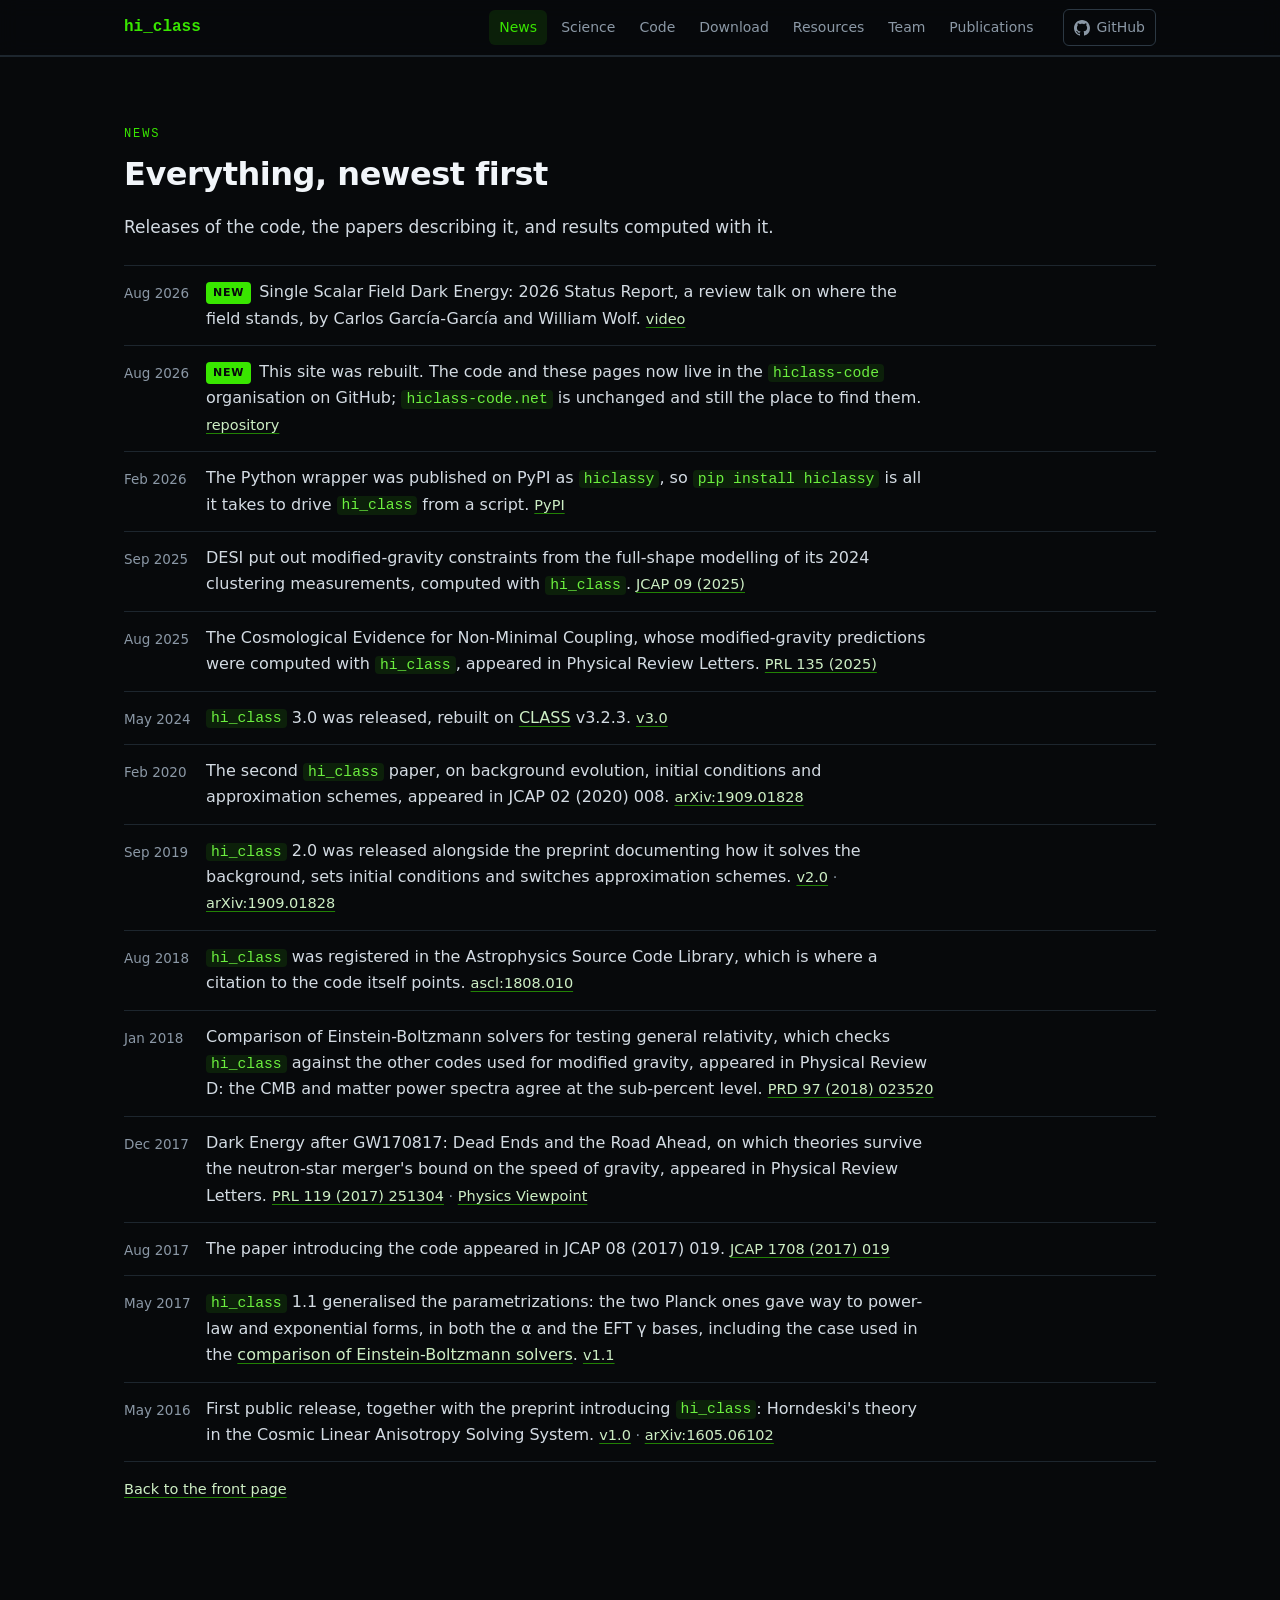
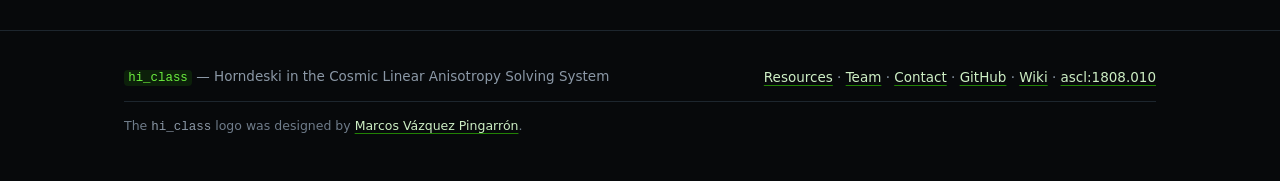
==== commit 49be5682: "Add the Einstein-Boltzmann solver comparison to the news archive Slotted between the ASCL registrati" ====
--- a/docs/news.html
+++ b/docs/news.html
@@ -16,7 +16,7 @@
 <meta name="twitter:card" content="summary_large_image">
 
 <link rel="icon" type="image/png" href="imgs/hi_class_icon_64x64.png">
-<link rel="stylesheet" href="styles.css?v=10">
+<link rel="stylesheet" href="styles.css?v=11">
 </head>
 
 <body>
@@ -147,6 +147,16 @@
         </p>
       </li>
       <li>
+        <time class="news-date" datetime="2018-01">Jan 2018</time>
+        <p class="news-body">Comparison of Einstein-Boltzmann solvers for testing general relativity, which
+          checks <code>hi_class</code> against the other codes used for modified gravity, appeared in
+          Physical Review D: the CMB and matter power spectra agree at the sub-percent level.
+          <span class="news-links">
+            <a href="https://inspirehep.net/literature/1625713" target="_blank" rel="noopener">PRD 97 (2018) 023520</a>
+          </span>
+        </p>
+      </li>
+      <li>
         <time class="news-date" datetime="2017-12">Dec 2017</time>
         <p class="news-body">Dark Energy after GW170817: Dead Ends and the Road Ahead, on which theories
           survive the neutron-star merger's bound on the speed of gravity, appeared in Physical Review Letters.
--- a/docs/styles.css
+++ b/docs/styles.css
@@ -1032,14 +1032,21 @@
 .pub-authors { margin-right: 10px; }
 
 .pub-ref,
+.pub-arxiv,
 .pub-extra {
 	font-family: var(--mono);
 	font-size: 12.5px;
 	white-space: nowrap;
 }
 
+/* The primary reference is the journal one where it exists, the arXiv number
+   otherwise, so .pub-ref always carries the accent. The arXiv number then
+   trails behind it, dimmed: still there to cite and still matched by the
+   filter, without competing with the journal line. */
 .pub-ref { color: var(--accent-deep); }
 .pub:hover .pub-ref { color: var(--accent); }
+
+.pub-arxiv { margin-left: 8px; color: var(--text-dim); }
 
 .pub-extra { margin-left: 8px; }
 
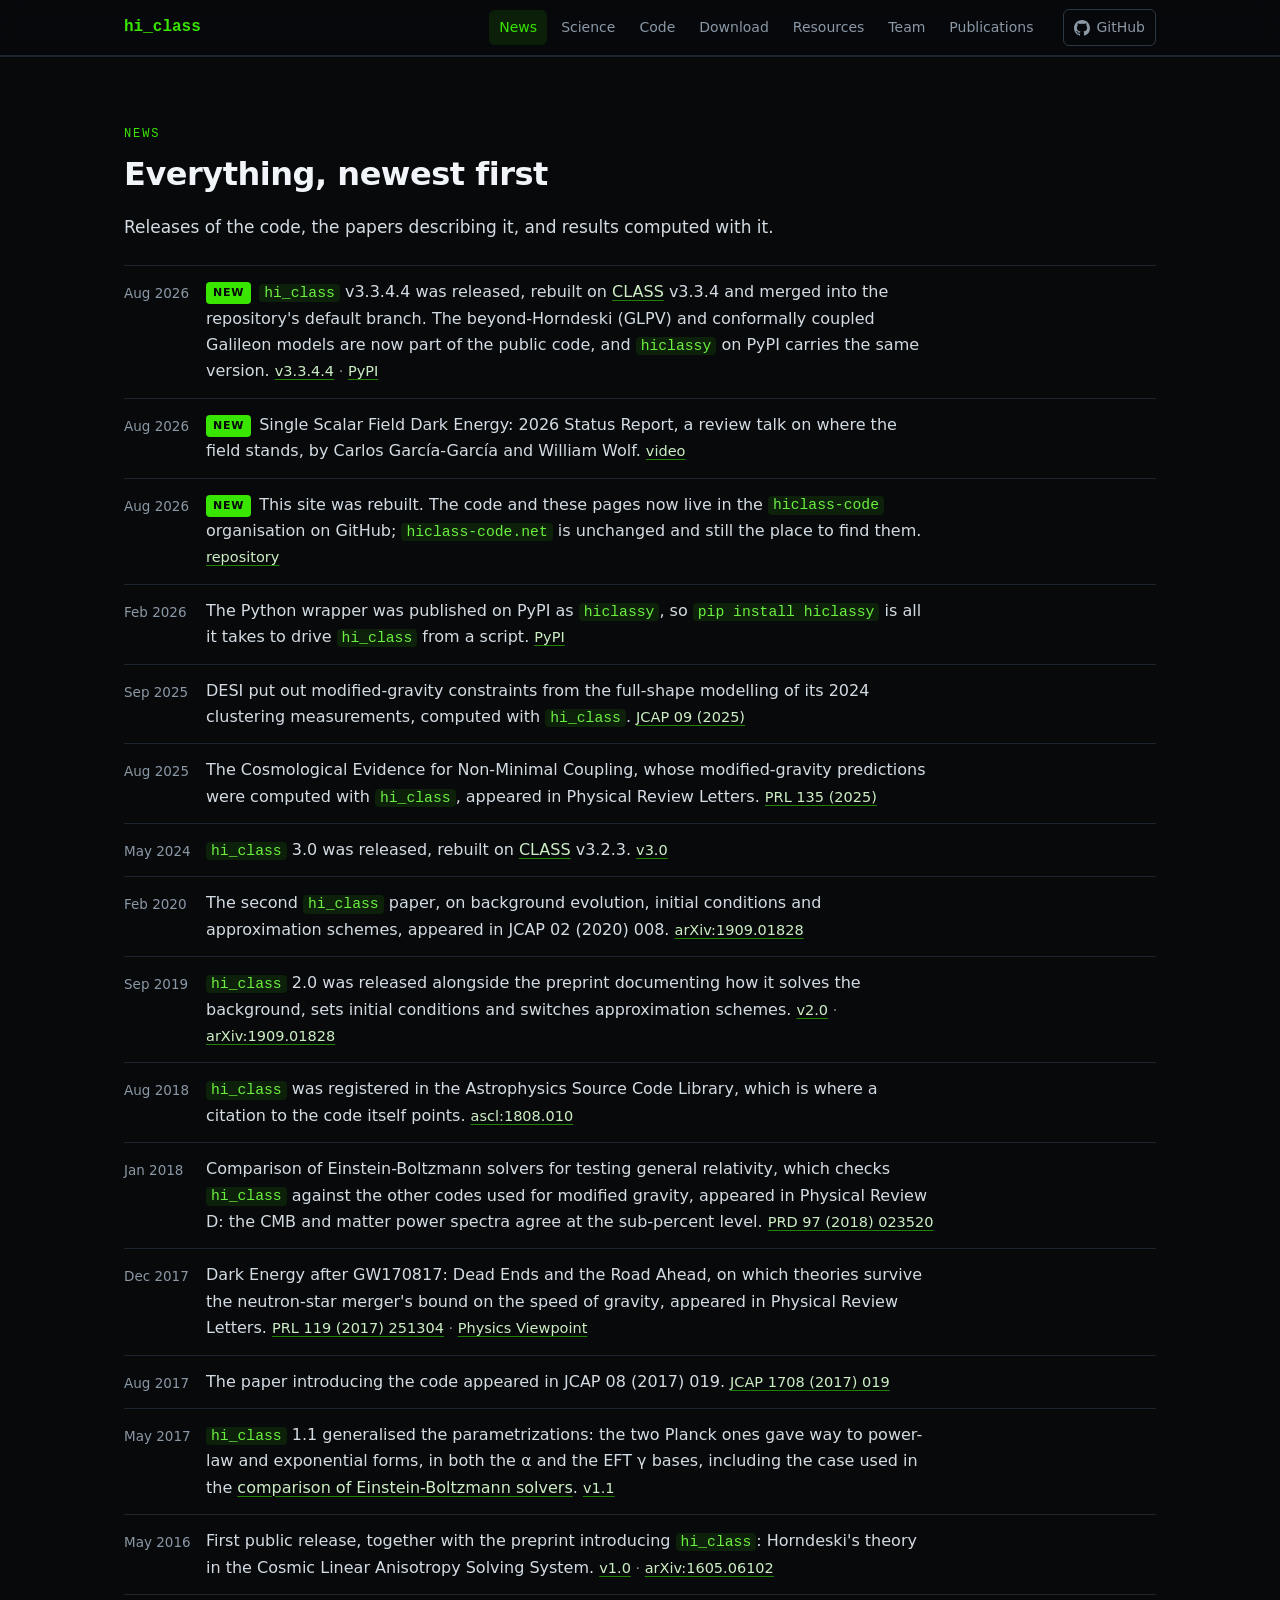
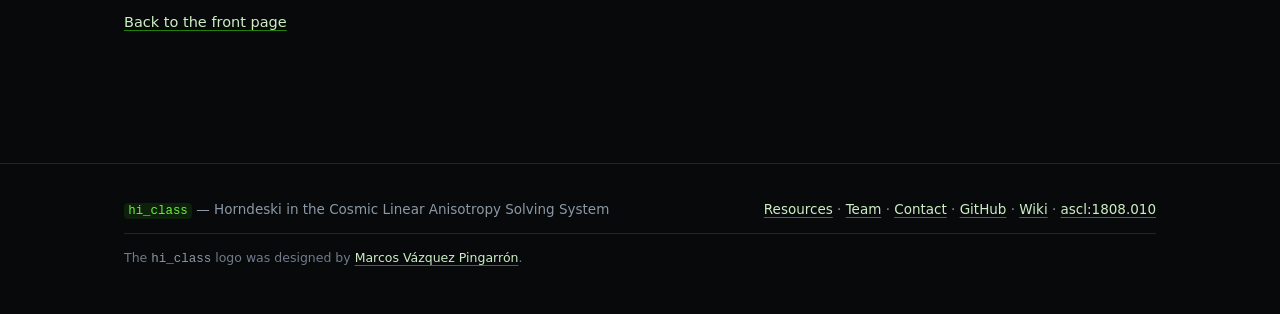
==== commit bfe5f4fd: "Update the site for the v3.3.4.4 release Verified before writing: PyPI has hiclassy 3.3.4.4 (with nu" ====
--- a/docs/news.html
+++ b/docs/news.html
@@ -65,6 +65,18 @@
     <ul class="news">
       <li>
         <time class="news-date" datetime="2026-08">Aug 2026</time>
+        <p class="news-body"><code>hi_class</code> v3.3.4.4 was released, rebuilt on
+          <a href="http://class-code.net/" target="_blank" rel="noopener">CLASS</a> v3.3.4 and merged into the
+          repository's default branch. The beyond-Horndeski (GLPV) and conformally coupled Galileon models are
+          now part of the public code, and <code>hiclassy</code> on PyPI carries the same version.
+          <span class="news-links">
+            <a href="https://github.com/hiclass-code/hi_class_public/releases/tag/v3.3.4.4" target="_blank" rel="noopener">v3.3.4.4</a> &middot;
+            <a href="https://pypi.org/project/hiclassy/" target="_blank" rel="noopener">PyPI</a>
+          </span>
+        </p>
+      </li>
+      <li>
+        <time class="news-date" datetime="2026-08">Aug 2026</time>
         <p class="news-body">Single Scalar Field Dark Energy: 2026 Status Report, a review talk on
           where the field stands, by Carlos Garc&iacute;a-Garc&iacute;a and William Wolf.
           <span class="news-links">
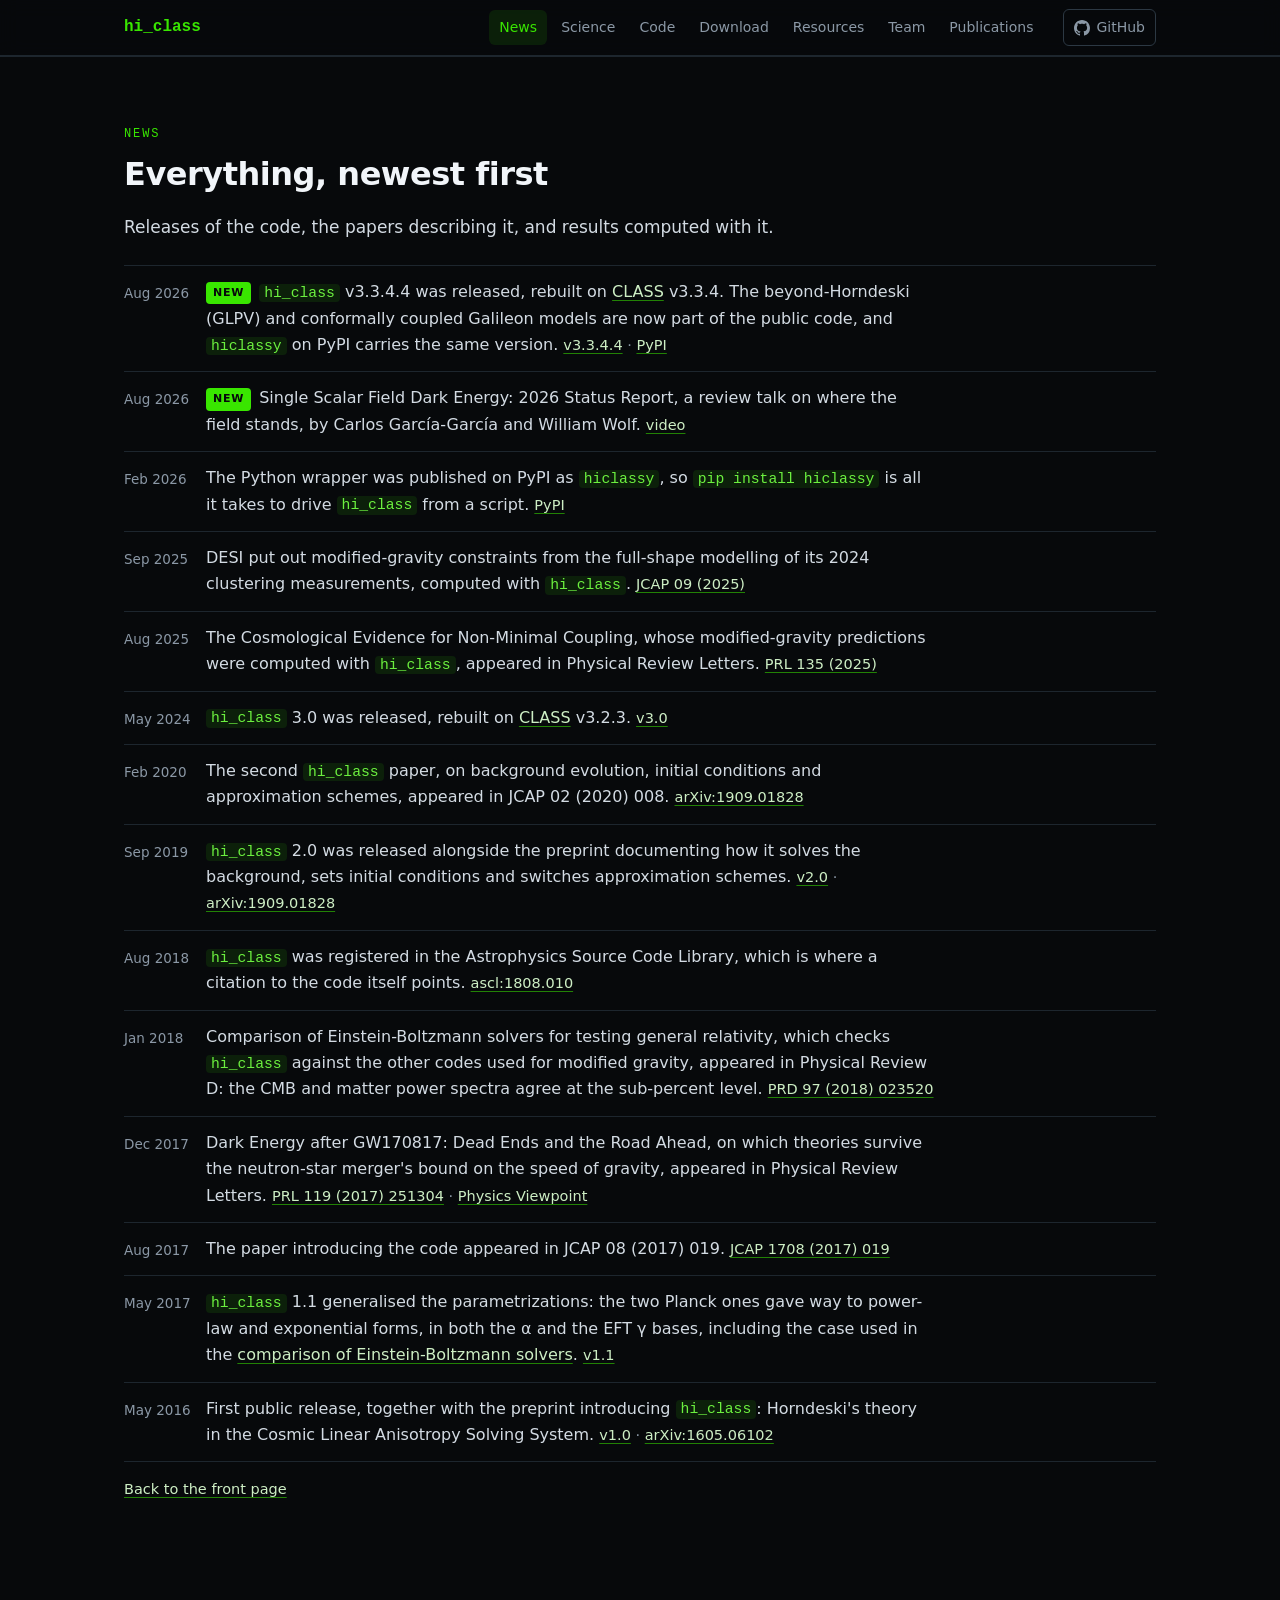
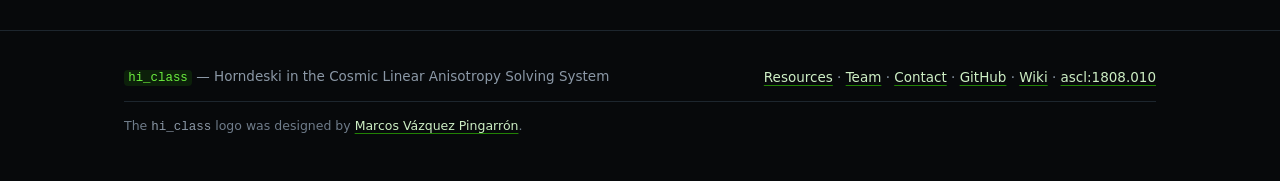
==== commit 7bc02db3: "Drop the site-rebuild news item, trim the release item The "This site was rebuilt" entry is gone fro" ====
--- a/docs/news.html
+++ b/docs/news.html
@@ -66,9 +66,9 @@
       <li>
         <time class="news-date" datetime="2026-08">Aug 2026</time>
         <p class="news-body"><code>hi_class</code> v3.3.4.4 was released, rebuilt on
-          <a href="http://class-code.net/" target="_blank" rel="noopener">CLASS</a> v3.3.4 and merged into the
-          repository's default branch. The beyond-Horndeski (GLPV) and conformally coupled Galileon models are
-          now part of the public code, and <code>hiclassy</code> on PyPI carries the same version.
+          <a href="http://class-code.net/" target="_blank" rel="noopener">CLASS</a> v3.3.4. The beyond-Horndeski
+          (GLPV) and conformally coupled Galileon models are now part of the public code, and
+          <code>hiclassy</code> on PyPI carries the same version.
           <span class="news-links">
             <a href="https://github.com/hiclass-code/hi_class_public/releases/tag/v3.3.4.4" target="_blank" rel="noopener">v3.3.4.4</a> &middot;
             <a href="https://pypi.org/project/hiclassy/" target="_blank" rel="noopener">PyPI</a>
@@ -81,16 +81,6 @@
           where the field stands, by Carlos Garc&iacute;a-Garc&iacute;a and William Wolf.
           <span class="news-links">
             <a href="https://www.youtube.com/watch?v=RbXqghcRv0U" target="_blank" rel="noopener">video</a>
-          </span>
-        </p>
-      </li>
-      <li>
-        <time class="news-date" datetime="2026-08">Aug 2026</time>
-        <p class="news-body">This site was rebuilt. The code and these pages now live in the
-          <code>hiclass-code</code> organisation on GitHub; <code>hiclass-code.net</code> is unchanged
-          and still the place to find them.
-          <span class="news-links">
-            <a href="https://github.com/hiclass-code/hi_class_public" target="_blank" rel="noopener">repository</a>
           </span>
         </p>
       </li>
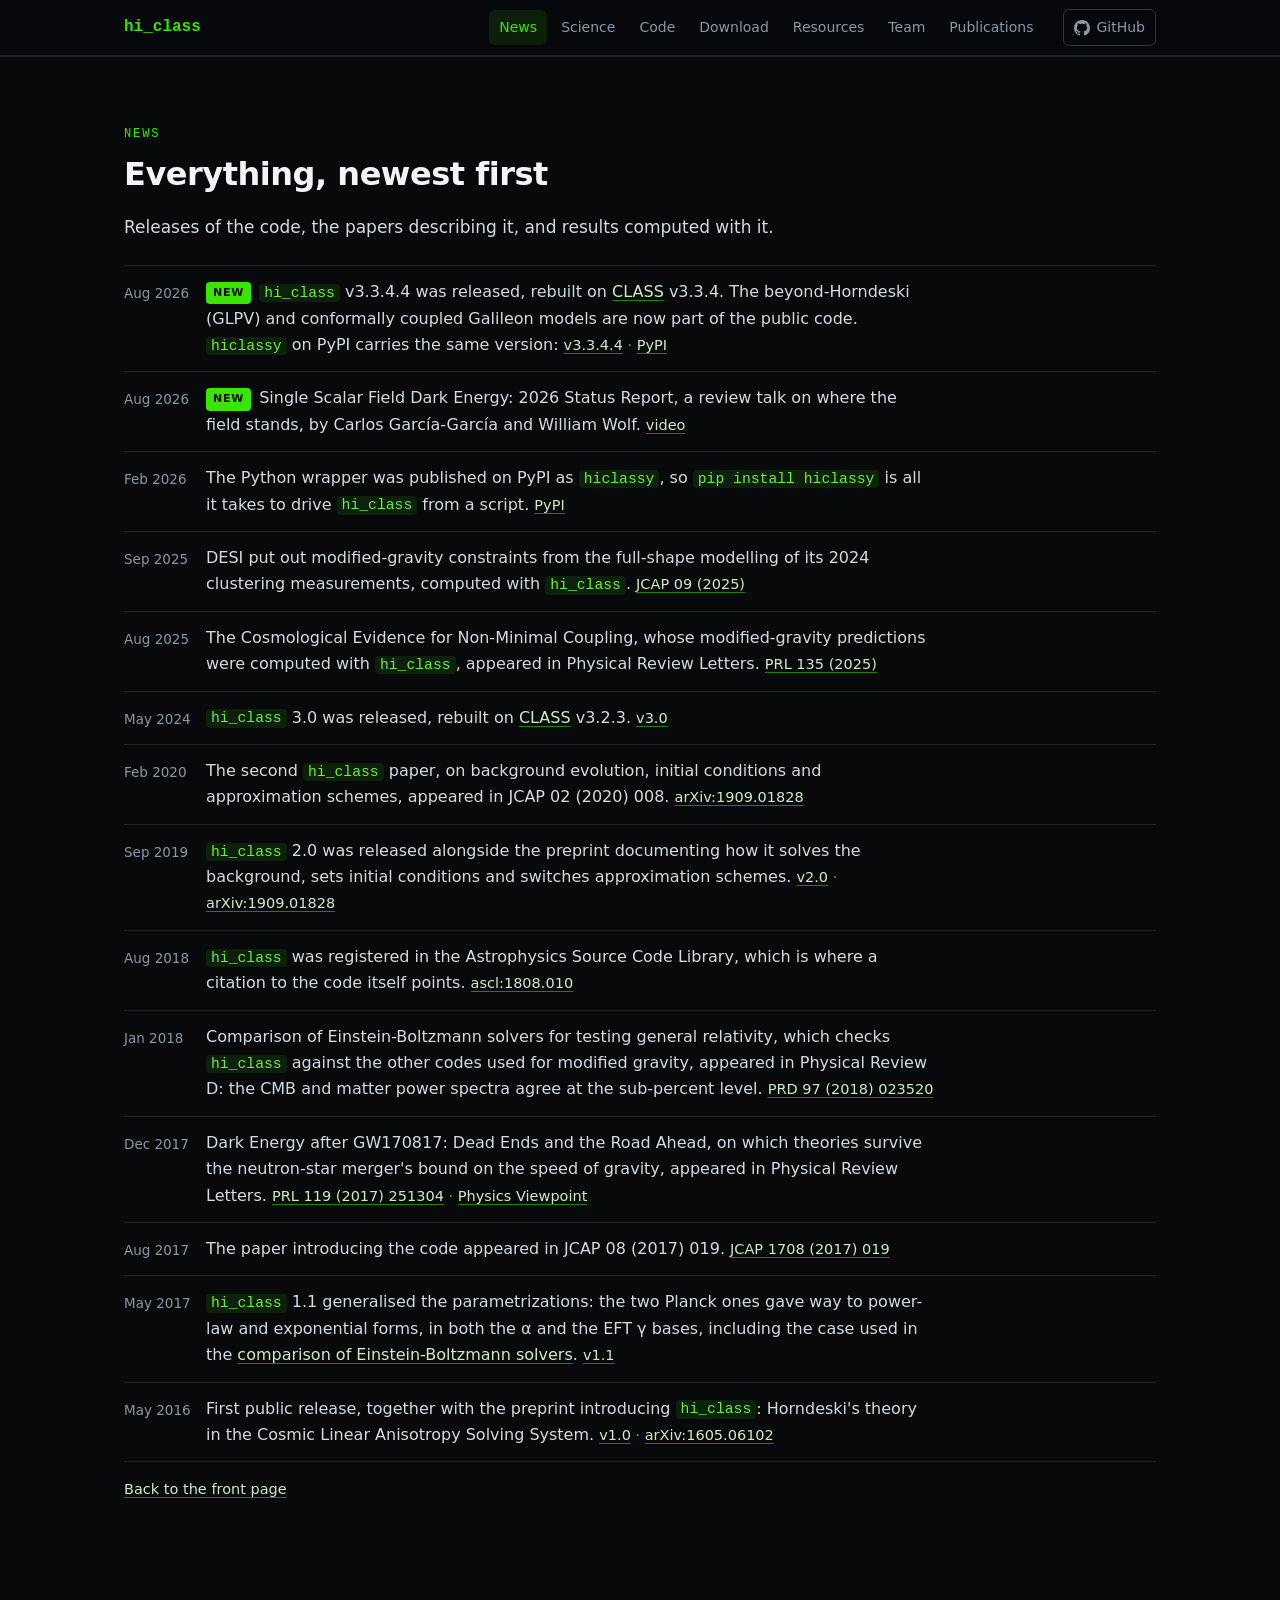
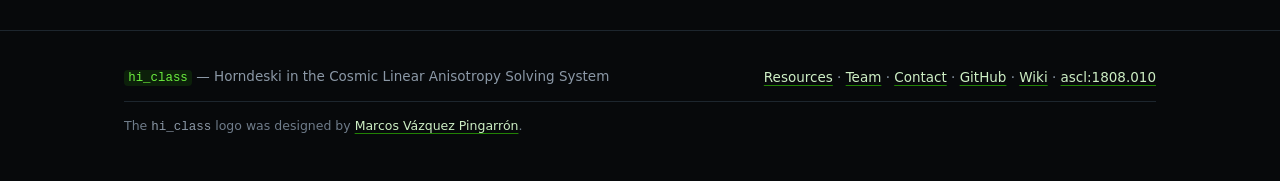
==== commit 0009f51d: "Split the release news item's last clause into its own sentence Co-Authored-By: Claude Opus 5 (1M co" ====
--- a/docs/news.html
+++ b/docs/news.html
@@ -67,8 +67,8 @@
         <time class="news-date" datetime="2026-08">Aug 2026</time>
         <p class="news-body"><code>hi_class</code> v3.3.4.4 was released, rebuilt on
           <a href="http://class-code.net/" target="_blank" rel="noopener">CLASS</a> v3.3.4. The beyond-Horndeski
-          (GLPV) and conformally coupled Galileon models are now part of the public code, and
-          <code>hiclassy</code> on PyPI carries the same version.
+          (GLPV) and conformally coupled Galileon models are now part of the public code.
+          <code>hiclassy</code> on PyPI carries the same version:
           <span class="news-links">
             <a href="https://github.com/hiclass-code/hi_class_public/releases/tag/v3.3.4.4" target="_blank" rel="noopener">v3.3.4.4</a> &middot;
             <a href="https://pypi.org/project/hiclassy/" target="_blank" rel="noopener">PyPI</a>
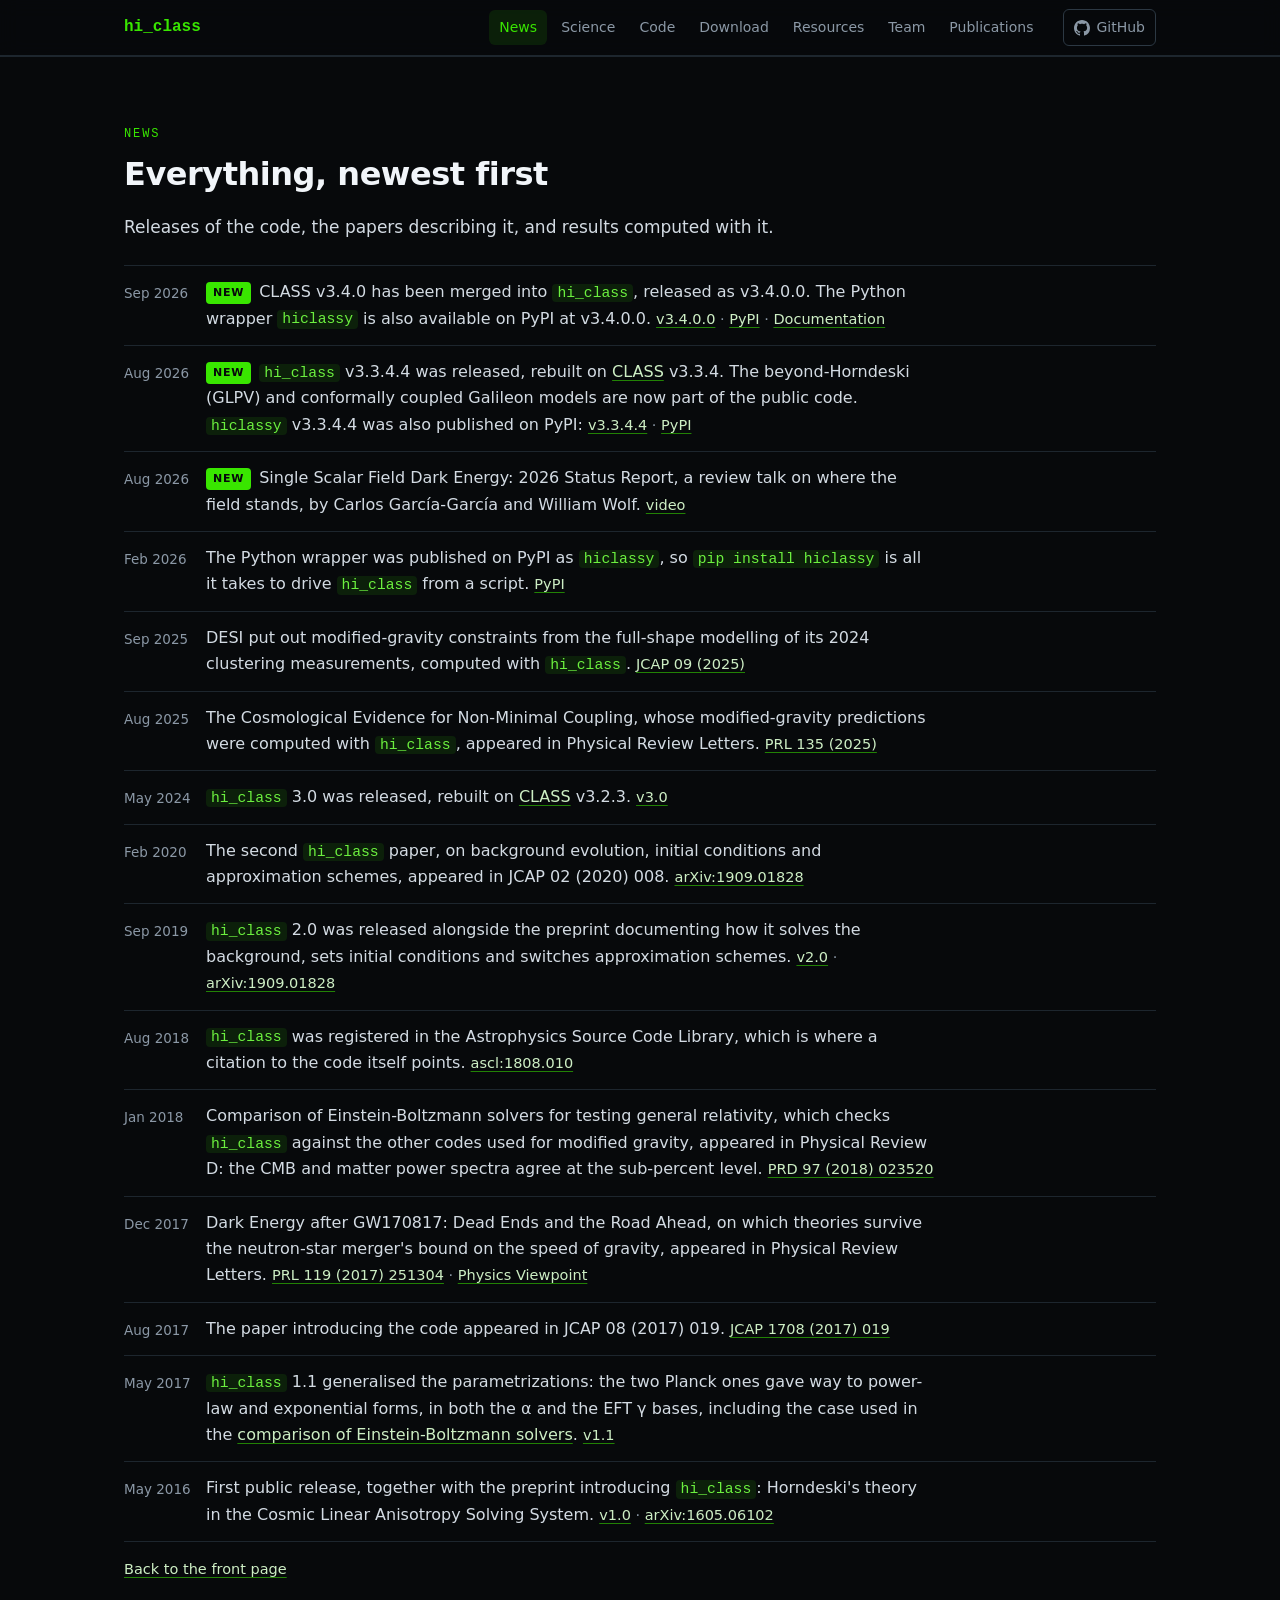
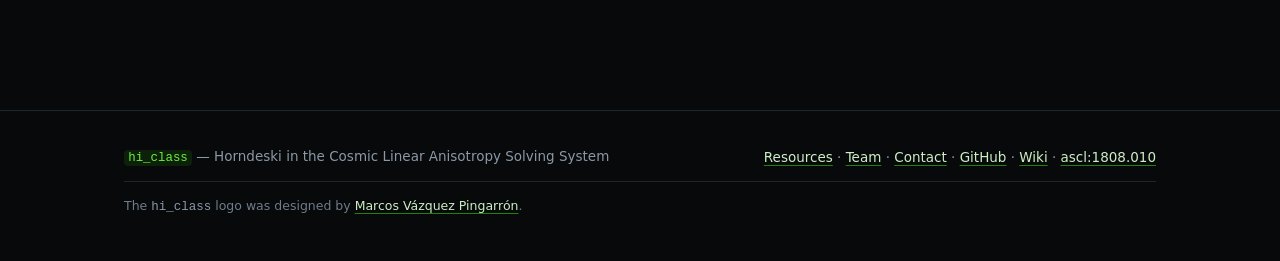
==== commit 05e8c18c: "Update publication list and announce the CLASS 3.4 release Add arXiv:2609.15836, bringing the list t" ====
--- a/docs/news.html
+++ b/docs/news.html
@@ -64,11 +64,22 @@
 
     <ul class="news">
       <li>
+        <time class="news-date" datetime="2026-09">Sep 2026</time>
+        <p class="news-body">CLASS v3.4.0 has been merged into <code>hi_class</code>, released as
+          v3.4.0.0. The Python wrapper <code>hiclassy</code> is also available on PyPI at v3.4.0.0.
+          <span class="news-links">
+            <a href="https://github.com/hiclass-code/hi_class_public/releases/tag/v3.4.0.0" target="_blank" rel="noopener">v3.4.0.0</a> &middot;
+            <a href="https://pypi.org/project/hiclassy/3.4.0.0/" target="_blank" rel="noopener">PyPI</a> &middot;
+            <a href="https://github.com/hiclass-code/hi_class_public/wiki" target="_blank" rel="noopener">Documentation</a>
+          </span>
+        </p>
+      </li>
+      <li>
         <time class="news-date" datetime="2026-08">Aug 2026</time>
         <p class="news-body"><code>hi_class</code> v3.3.4.4 was released, rebuilt on
           <a href="http://class-code.net/" target="_blank" rel="noopener">CLASS</a> v3.3.4. The beyond-Horndeski
           (GLPV) and conformally coupled Galileon models are now part of the public code.
-          <code>hiclassy</code> on PyPI carries the same version:
+          <code>hiclassy</code> v3.3.4.4 was also published on PyPI:
           <span class="news-links">
             <a href="https://github.com/hiclass-code/hi_class_public/releases/tag/v3.3.4.4" target="_blank" rel="noopener">v3.3.4.4</a> &middot;
             <a href="https://pypi.org/project/hiclassy/" target="_blank" rel="noopener">PyPI</a>
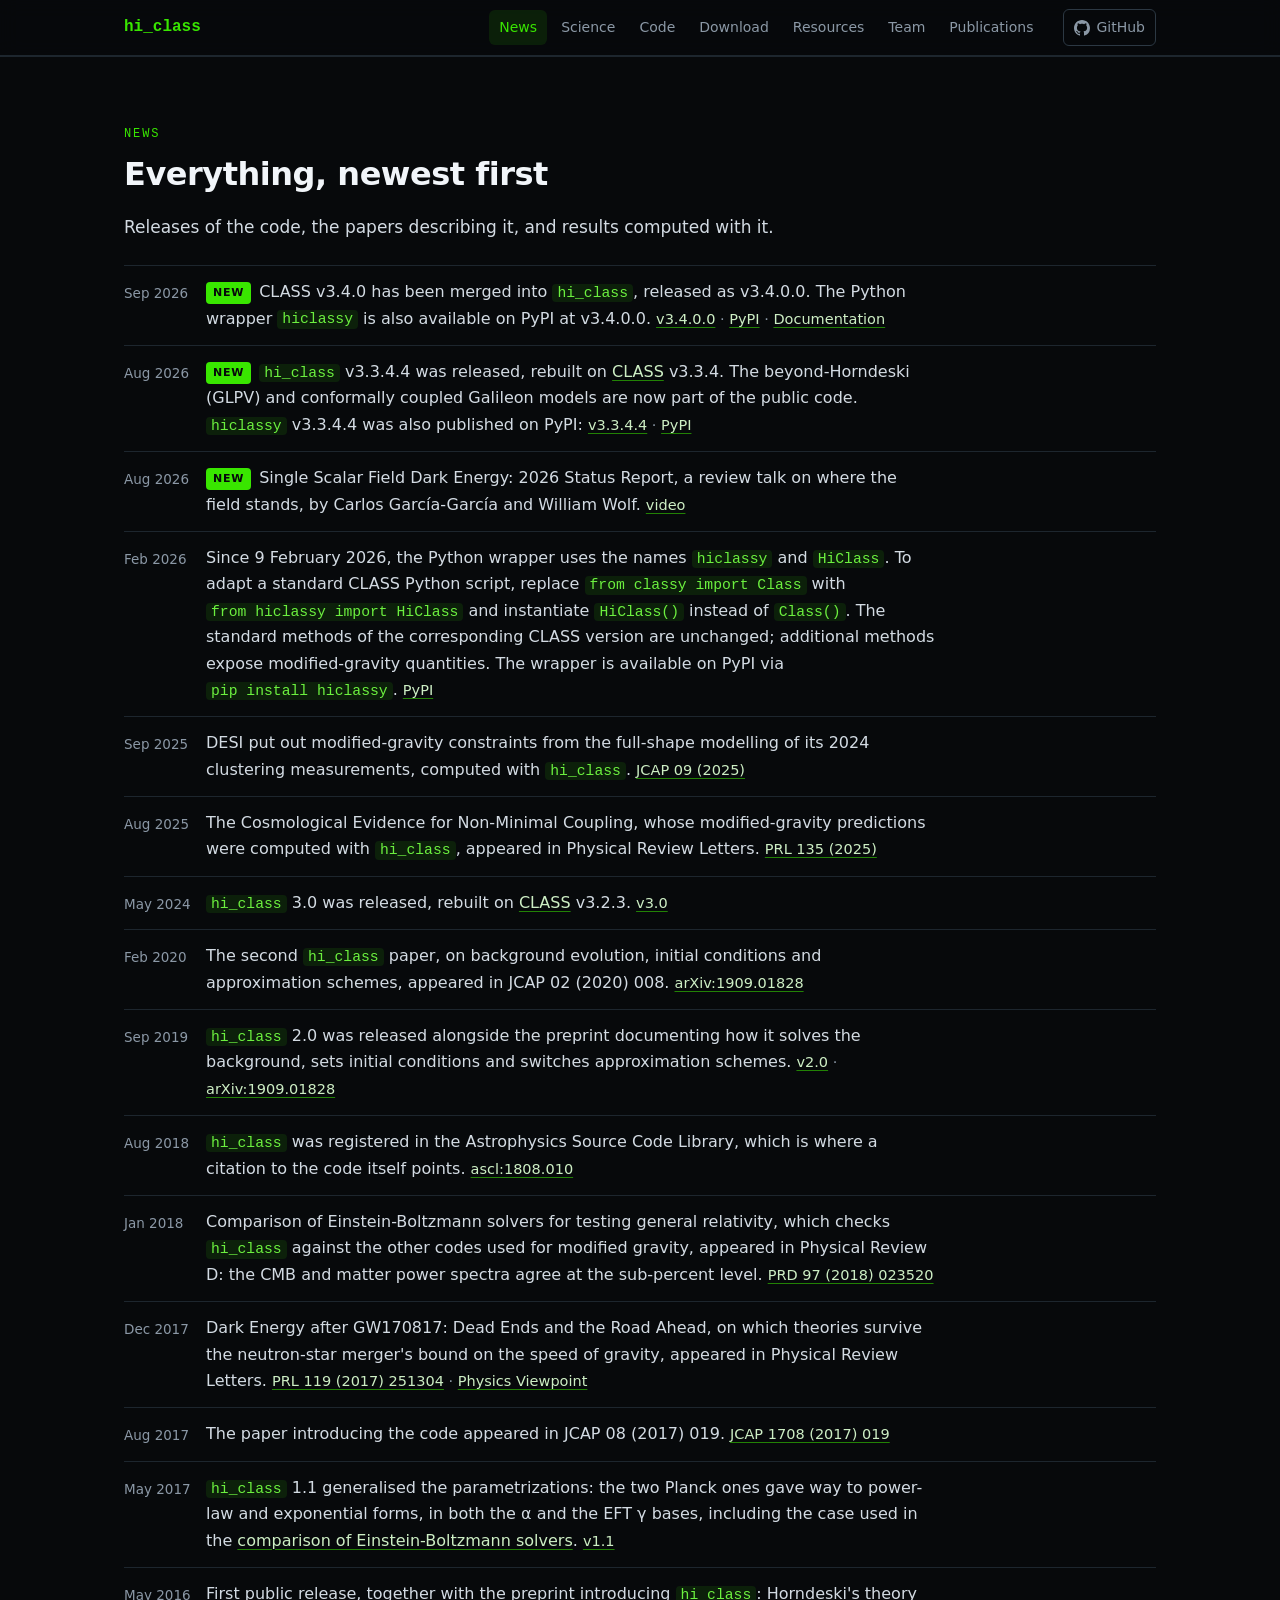
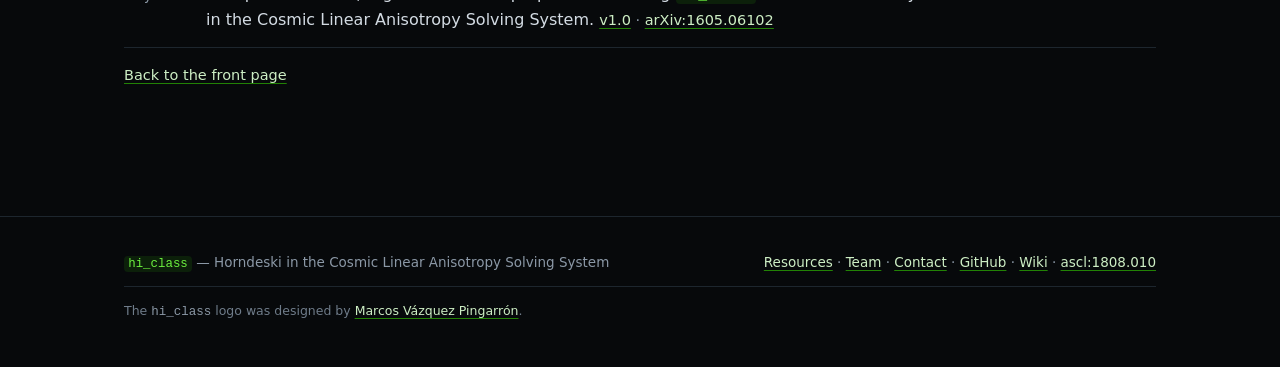
==== commit ecafdf7e: "Clarify CLASS compatibility and document the Python wrapper rename Explain the inherited CLASS funct" ====
--- a/docs/news.html
+++ b/docs/news.html
@@ -97,8 +97,13 @@
       </li>
       <li>
         <time class="news-date" datetime="2026-02">Feb 2026</time>
-        <p class="news-body">The Python wrapper was published on PyPI as <code>hiclassy</code>, so
-          <code>pip install hiclassy</code> is all it takes to drive <code>hi_class</code> from a script.
+        <p class="news-body">Since 9 February 2026, the Python wrapper uses the names
+          <code>hiclassy</code> and <code>HiClass</code>. To adapt a standard CLASS Python script,
+          replace <code>from classy import Class</code> with <code>from hiclassy import HiClass</code>
+          and instantiate <code>HiClass()</code> instead of <code>Class()</code>.
+          The standard methods of the corresponding CLASS version are unchanged; additional methods
+          expose modified-gravity quantities. The wrapper is available on PyPI via
+          <code>pip install hiclassy</code>.
           <span class="news-links">
             <a href="https://pypi.org/project/hiclassy/" target="_blank" rel="noopener">PyPI</a>
           </span>
